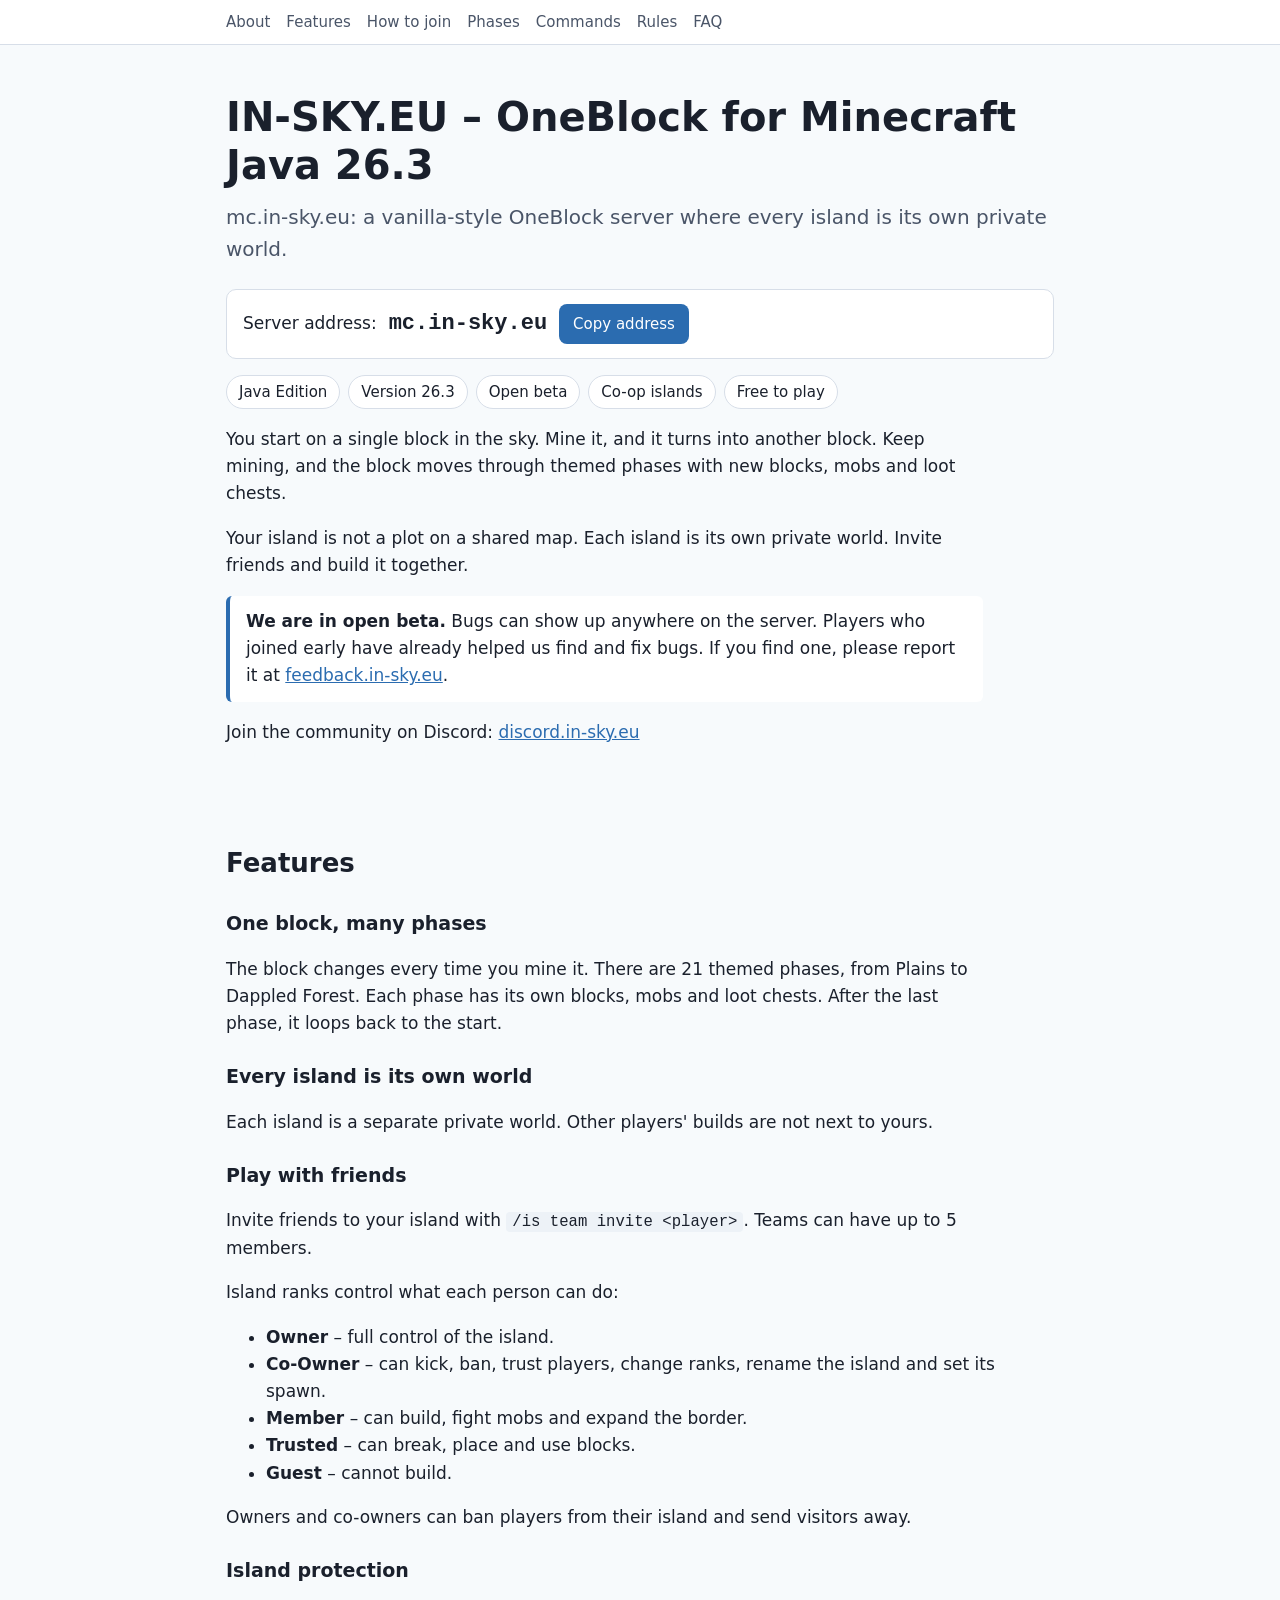
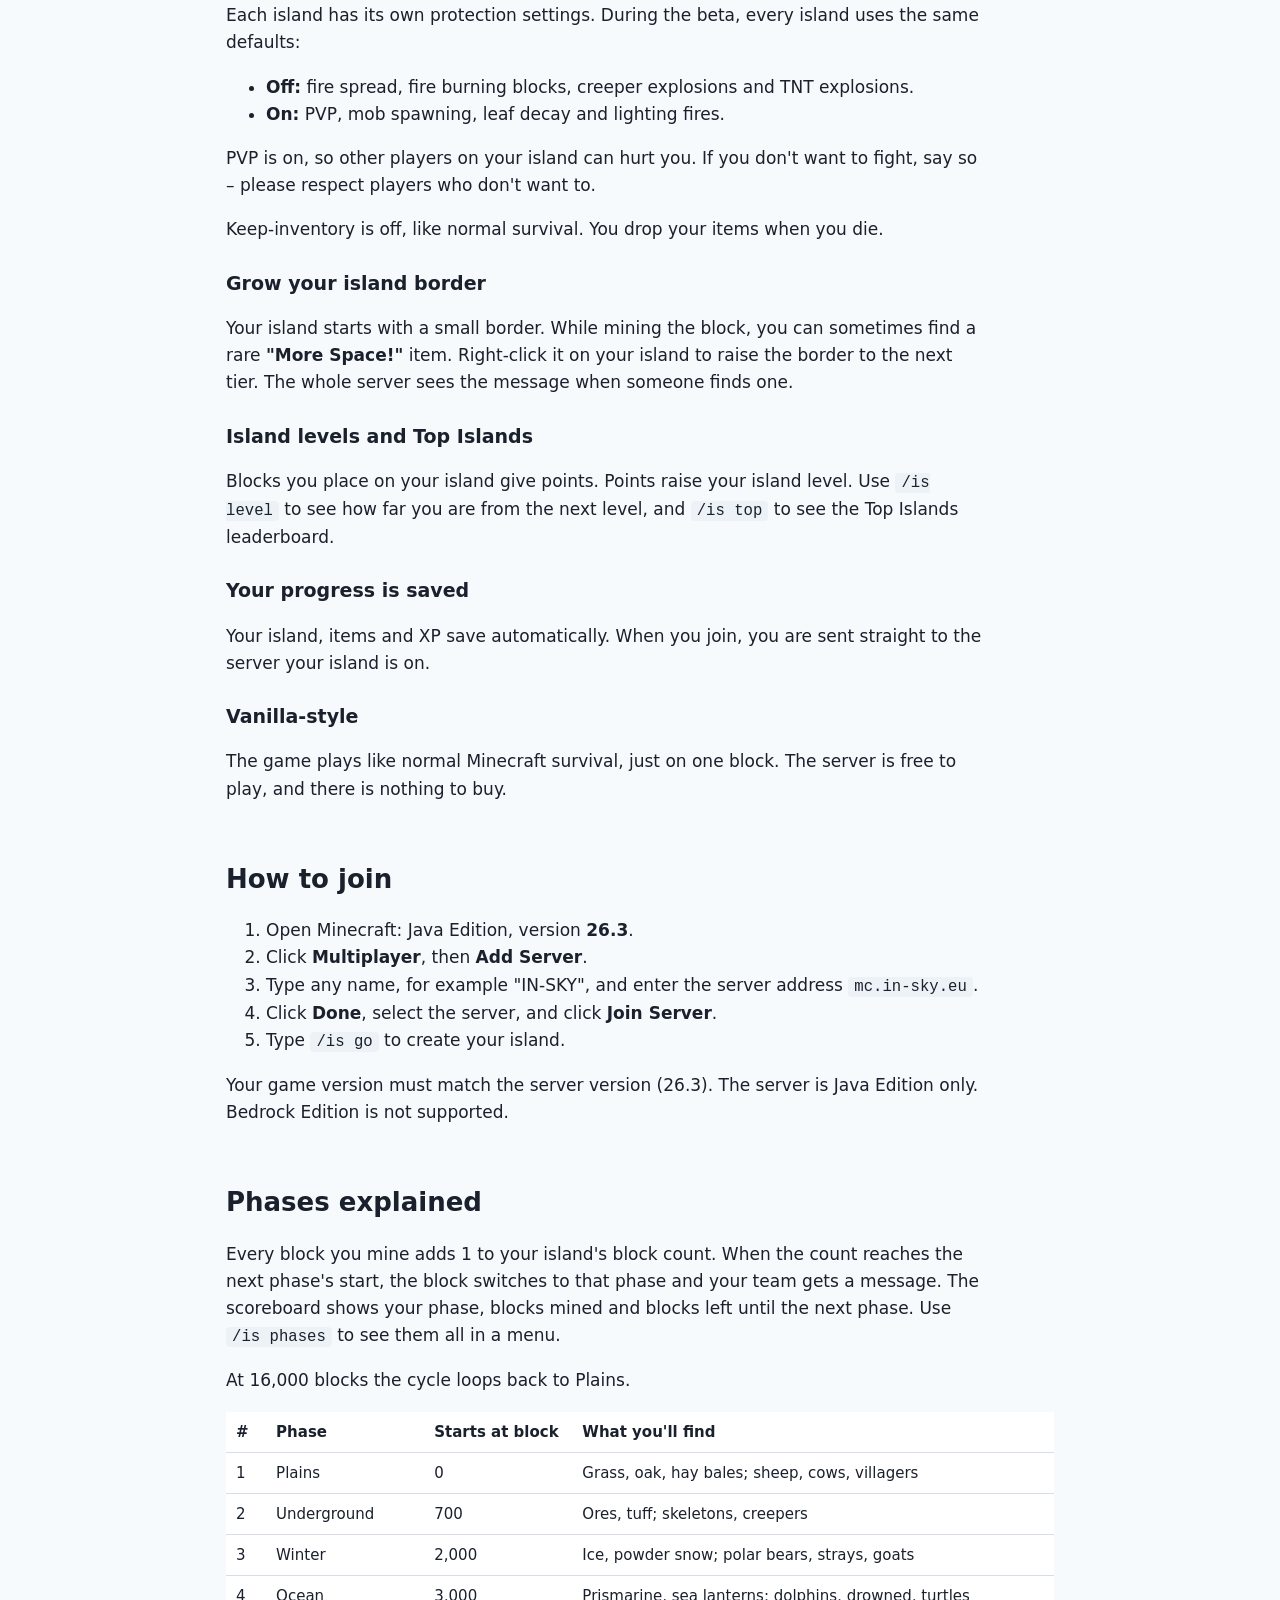
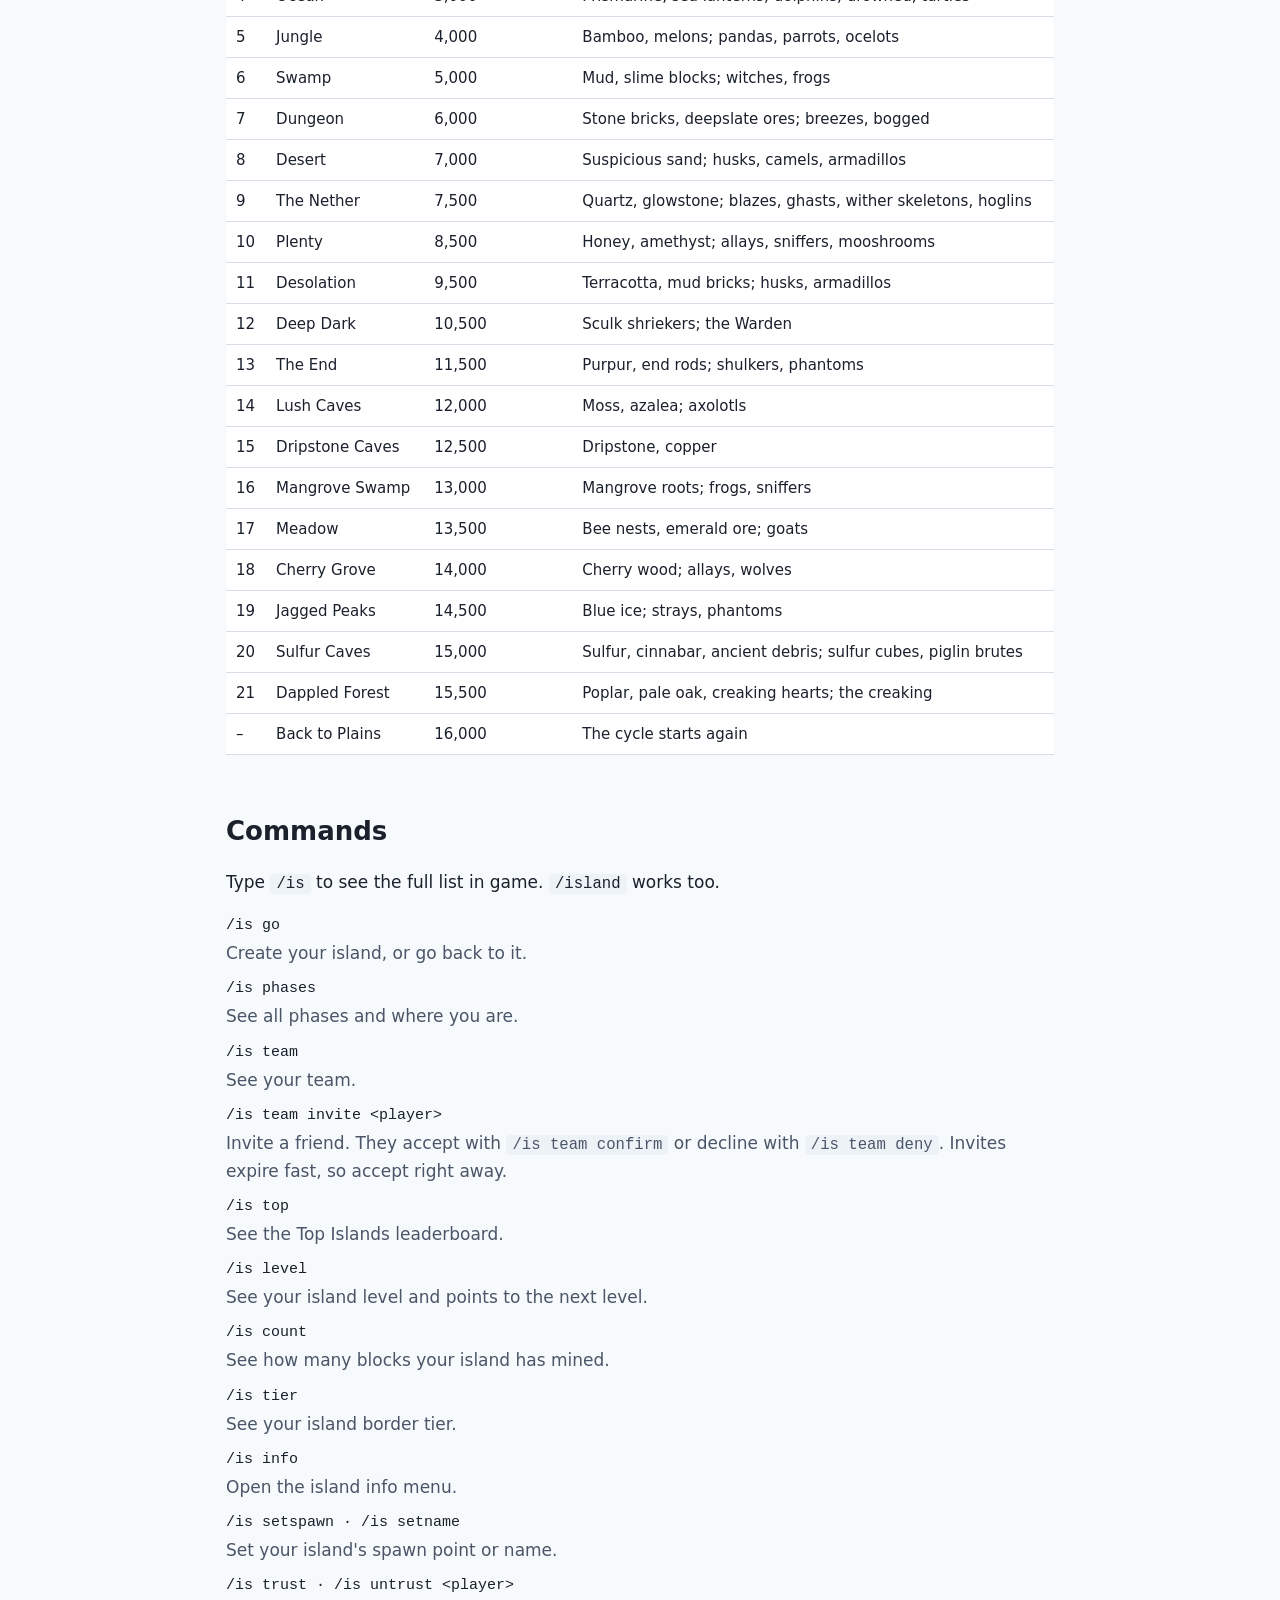
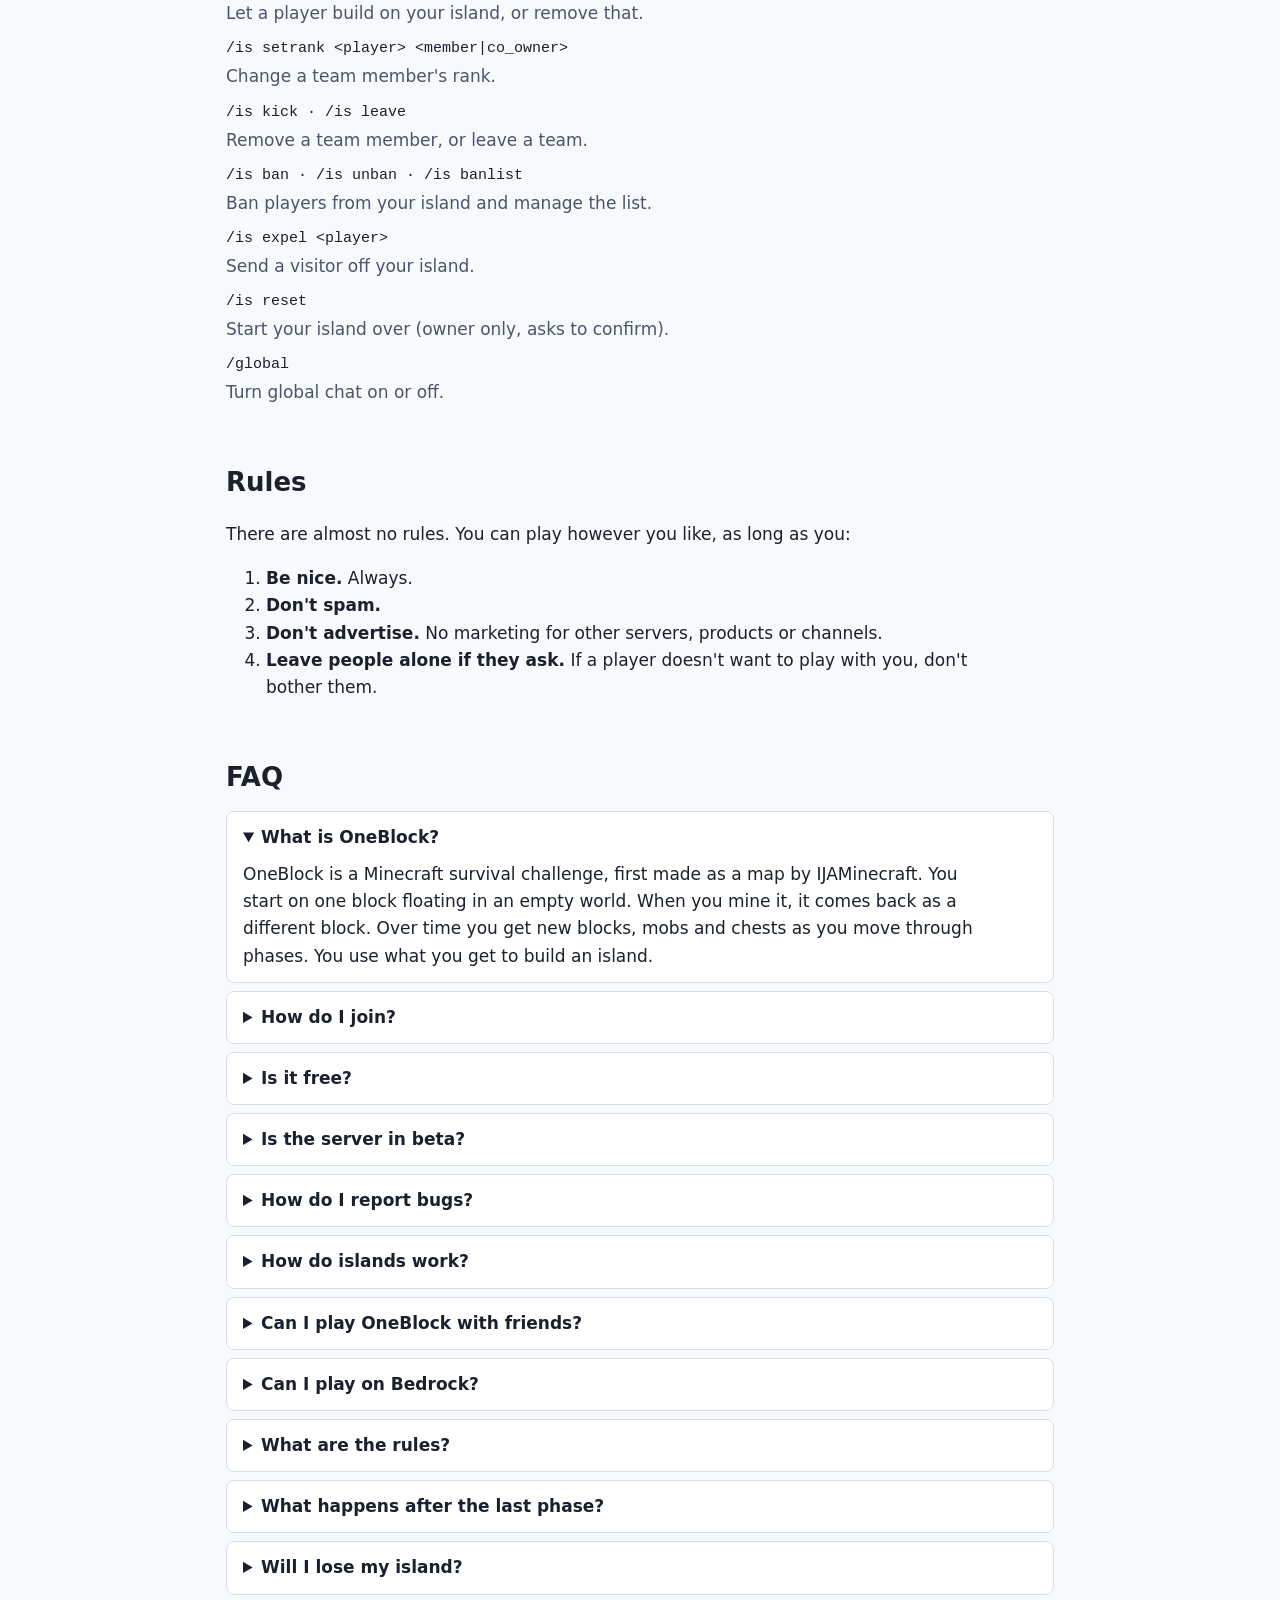
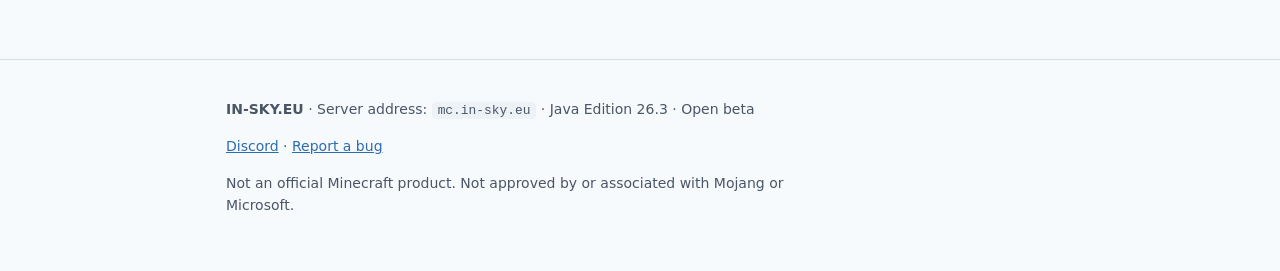
==== index.html @ d1bcbcc1 "Add in-sky.eu single-page website Co-Authored-By: Claude Opus 5.5 <noreply@anthropic.com> Claude-Ses" ====
<!doctype html>
<html lang="en">
<head>
<meta charset="utf-8">
<meta name="viewport" content="width=device-width, initial-scale=1">
<title>IN-SKY.EU – OneBlock Server for Minecraft Java 26.3 | mc.in-sky.eu</title>
<meta name="description" content="mc.in-sky.eu: a vanilla-style OneBlock server where every island is its own private world. Minecraft Java Edition 26.3, open beta. Play with friends and help us find bugs.">
<link rel="canonical" href="https://in-sky.eu/">
<meta property="og:type" content="website">
<meta property="og:url" content="https://in-sky.eu/">
<meta property="og:title" content="IN-SKY.EU – OneBlock Server (Java 26.3)">
<meta property="og:description" content="A vanilla-style OneBlock server where every island is its own private world. Server address: mc.in-sky.eu. Open beta.">
<meta name="color-scheme" content="light dark">
<link rel="icon" href="data:image/svg+xml,%3Csvg xmlns='http://www.w3.org/2000/svg' viewBox='0 0 16 16'%3E%3Crect width='16' height='16' fill='%2387ceeb'/%3E%3Crect x='4' y='6' width='8' height='3' fill='%235dab3c'/%3E%3Crect x='4' y='9' width='8' height='5' fill='%238b5a2b'/%3E%3C/svg%3E">
<!-- Step 2 will add the JSON-LD structured data here. -->
<style>
  :root {
    --bg: #f7fafc; --surface: #ffffff; --text: #1a202c; --muted: #4a5568;
    --accent: #2b6cb0; --accent-text: #ffffff; --border: #d7dee8; --code: #edf2f7;
    --ph-bg: #fff3bf; --ph-text: #5c4400;
  }
  @media (prefers-color-scheme: dark) {
    :root:not([data-theme="light"]) {
      --bg: #0f1720; --surface: #17212d; --text: #e6edf3; --muted: #a9b6c4;
      --accent: #63b3ed; --accent-text: #0f1720; --border: #2a3a4c; --code: #1f2c3a;
      --ph-bg: #4a3b00; --ph-text: #ffe8a3;
    }
  }
  :root[data-theme="dark"] {
    --bg: #0f1720; --surface: #17212d; --text: #e6edf3; --muted: #a9b6c4;
    --accent: #63b3ed; --accent-text: #0f1720; --border: #2a3a4c; --code: #1f2c3a;
    --ph-bg: #4a3b00; --ph-text: #ffe8a3;
  }
  * { box-sizing: border-box; }
  body {
    margin: 0; background: var(--bg); color: var(--text);
    font: 17px/1.6 system-ui, -apple-system, "Segoe UI", Roboto, sans-serif;
  }
  .wrap { max-width: 860px; margin: 0 auto; padding: 0 16px; }
  header { padding: 48px 0 24px; }
  nav { border-bottom: 1px solid var(--border); background: var(--surface); position: sticky; top: 0; z-index: 1; }
  nav ul { list-style: none; margin: 0; padding: 10px 0; display: flex; flex-wrap: wrap; gap: 4px 16px; font-size: 15px; }
  nav a { color: var(--muted); text-decoration: none; }
  nav a:hover { color: var(--accent); }
  h1 { font-size: clamp(28px, 6vw, 40px); line-height: 1.2; margin: 0 0 12px; }
  h2 { font-size: 26px; margin: 48px 0 12px; padding-top: 8px; }
  h3 { font-size: 19px; margin: 24px 0 6px; }
  p, li { max-width: 70ch; }
  a { color: var(--accent); }
  .tagline { font-size: 20px; color: var(--muted); margin: 0 0 24px; }
  .ip-box {
    display: flex; flex-wrap: wrap; align-items: center; gap: 12px;
    background: var(--surface); border: 1px solid var(--border); border-radius: 10px;
    padding: 14px 16px; margin: 0 0 16px;
  }
  .ip-box code { font-size: 22px; font-weight: 700; background: none; padding: 0; }
  button {
    font: inherit; font-size: 15px; cursor: pointer; border: 0; border-radius: 8px;
    padding: 8px 14px; background: var(--accent); color: var(--accent-text);
  }
  .facts { display: flex; flex-wrap: wrap; gap: 8px; list-style: none; padding: 0; margin: 0 0 16px; }
  .facts li { background: var(--surface); border: 1px solid var(--border); border-radius: 999px; padding: 4px 12px; font-size: 15px; }
  .note { background: var(--surface); border-left: 4px solid var(--accent); padding: 12px 16px; border-radius: 6px; }
  code { background: var(--code); padding: 1px 6px; border-radius: 4px; font-size: 0.92em; }
  .table-scroll { overflow-x: auto; }
  table { border-collapse: collapse; width: 100%; font-size: 15px; background: var(--surface); }
  th, td { text-align: left; padding: 8px 10px; border-bottom: 1px solid var(--border); vertical-align: top; }
  th { font-weight: 600; }
  td.num { white-space: nowrap; font-variant-numeric: tabular-nums; }
  dl.cmds dt { font-family: ui-monospace, SFMono-Regular, Menlo, monospace; font-size: 15px; margin-top: 10px; }
  dl.cmds dd { margin: 2px 0 0 0; color: var(--muted); }
  details { background: var(--surface); border: 1px solid var(--border); border-radius: 8px; padding: 12px 16px; margin: 8px 0; }
  summary { cursor: pointer; font-weight: 600; }
  details p { margin: 10px 0 0; }
  .ph { background: var(--ph-bg); color: var(--ph-text); padding: 0 4px; border-radius: 3px; }
  footer { margin-top: 64px; padding: 24px 0 48px; border-top: 1px solid var(--border); color: var(--muted); font-size: 14px; }
</style>
</head>
<body>

<nav aria-label="Sections">
  <div class="wrap">
    <ul>
      <li><a href="#about">About</a></li>
      <li><a href="#features">Features</a></li>
      <li><a href="#join">How to join</a></li>
      <li><a href="#phases">Phases</a></li>
      <li><a href="#commands">Commands</a></li>
      <li><a href="#rules">Rules</a></li>
      <li><a href="#faq">FAQ</a></li>
    </ul>
  </div>
</nav>

<main class="wrap">

<header id="about">
  <h1>IN-SKY.EU – OneBlock for Minecraft Java 26.3</h1>
  <p class="tagline">mc.in-sky.eu: a vanilla-style OneBlock server where every island is its own private world.</p>

  <div class="ip-box">
    <span>Server address:</span>
    <code id="ip">mc.in-sky.eu</code>
    <button type="button" id="copy" hidden>Copy address</button>
  </div>

  <ul class="facts" aria-label="Quick facts">
    <li>Java Edition</li>
    <li>Version 26.3</li>
    <li>Open beta</li>
    <li>Co-op islands</li>
    <li>Free to play</li>
  </ul>

  <p>You start on a single block in the sky. Mine it, and it turns into another block. Keep mining, and the block moves through themed phases with new blocks, mobs and loot chests.</p>
  <p>Your island is not a plot on a shared map. Each island is its own private world. Invite friends and build it together.</p>

  <p class="note"><strong>We are in open beta.</strong> Bugs can show up anywhere on the server. Players who joined early have already helped us find and fix bugs. If you find one, please report it at <a href="https://feedback.in-sky.eu">feedback.in-sky.eu</a>.</p>

  <p>Join the community on Discord: <a href="https://discord.in-sky.eu">discord.in-sky.eu</a></p>
</header>

<section id="features">
  <h2>Features</h2>

  <h3>One block, many phases</h3>
  <p>The block changes every time you mine it. There are 21 themed phases, from Plains to Dappled Forest. Each phase has its own blocks, mobs and loot chests. After the last phase, it loops back to the start.</p>

  <h3>Every island is its own world</h3>
  <p>Each island is a separate private world. Other players' builds are not next to yours.</p>

  <h3>Play with friends</h3>
  <p>Invite friends to your island with <code>/is team invite &lt;player&gt;</code>. Teams can have up to 5 members.</p>
  <p>Island ranks control what each person can do:</p>
  <ul>
    <li><strong>Owner</strong> – full control of the island.</li>
    <li><strong>Co-Owner</strong> – can kick, ban, trust players, change ranks, rename the island and set its spawn.</li>
    <li><strong>Member</strong> – can build, fight mobs and expand the border.</li>
    <li><strong>Trusted</strong> – can break, place and use blocks.</li>
    <li><strong>Guest</strong> – cannot build.</li>
  </ul>
  <p>Owners and co-owners can ban players from their island and send visitors away.</p>

  <h3>Island protection</h3>
  <p>Each island has its own protection settings. During the beta, every island uses the same defaults:</p>
  <ul>
    <li><strong>Off:</strong> fire spread, fire burning blocks, creeper explosions and TNT explosions.</li>
    <li><strong>On:</strong> PVP, mob spawning, leaf decay and lighting fires.</li>
  </ul>
  <p>PVP is on, so other players on your island can hurt you. If you don't want to fight, say so – please respect players who don't want to.</p>
  <p>Keep-inventory is off, like normal survival. You drop your items when you die.</p>

  <h3>Grow your island border</h3>
  <p>Your island starts with a small border. While mining the block, you can sometimes find a rare <strong>"More Space!"</strong> item. Right-click it on your island to raise the border to the next tier. The whole server sees the message when someone finds one.</p>

  <h3>Island levels and Top Islands</h3>
  <p>Blocks you place on your island give points. Points raise your island level. Use <code>/is level</code> to see how far you are from the next level, and <code>/is top</code> to see the Top Islands leaderboard.</p>

  <h3>Your progress is saved</h3>
  <p>Your island, items and XP save automatically. When you join, you are sent straight to the server your island is on.</p>

  <h3>Vanilla-style</h3>
  <p>The game plays like normal Minecraft survival, just on one block. The server is free to play, and there is nothing to buy.</p>
</section>

<section id="join">
  <h2>How to join</h2>
  <ol>
    <li>Open Minecraft: Java Edition, version <strong>26.3</strong>.</li>
    <li>Click <strong>Multiplayer</strong>, then <strong>Add Server</strong>.</li>
    <li>Type any name, for example "IN-SKY", and enter the server address <code>mc.in-sky.eu</code>.</li>
    <li>Click <strong>Done</strong>, select the server, and click <strong>Join Server</strong>.</li>
    <li>Type <code>/is go</code> to create your island.</li>
  </ol>
  <p>Your game version must match the server version (26.3). The server is Java Edition only. Bedrock Edition is not supported.</p>
</section>

<section id="phases">
  <h2>Phases explained</h2>
  <p>Every block you mine adds 1 to your island's block count. When the count reaches the next phase's start, the block switches to that phase and your team gets a message. The scoreboard shows your phase, blocks mined and blocks left until the next phase. Use <code>/is phases</code> to see them all in a menu.</p>
  <p>At 16,000 blocks the cycle loops back to Plains.</p>

  <div class="table-scroll">
  <table>
    <thead>
      <tr><th scope="col">#</th><th scope="col">Phase</th><th scope="col">Starts at block</th><th scope="col">What you'll find</th></tr>
    </thead>
    <tbody>
      <tr><td>1</td><td>Plains</td><td class="num">0</td><td>Grass, oak, hay bales; sheep, cows, villagers</td></tr>
      <tr><td>2</td><td>Underground</td><td class="num">700</td><td>Ores, tuff; skeletons, creepers</td></tr>
      <tr><td>3</td><td>Winter</td><td class="num">2,000</td><td>Ice, powder snow; polar bears, strays, goats</td></tr>
      <tr><td>4</td><td>Ocean</td><td class="num">3,000</td><td>Prismarine, sea lanterns; dolphins, drowned, turtles</td></tr>
      <tr><td>5</td><td>Jungle</td><td class="num">4,000</td><td>Bamboo, melons; pandas, parrots, ocelots</td></tr>
      <tr><td>6</td><td>Swamp</td><td class="num">5,000</td><td>Mud, slime blocks; witches, frogs</td></tr>
      <tr><td>7</td><td>Dungeon</td><td class="num">6,000</td><td>Stone bricks, deepslate ores; breezes, bogged</td></tr>
      <tr><td>8</td><td>Desert</td><td class="num">7,000</td><td>Suspicious sand; husks, camels, armadillos</td></tr>
      <tr><td>9</td><td>The Nether</td><td class="num">7,500</td><td>Quartz, glowstone; blazes, ghasts, wither skeletons, hoglins</td></tr>
      <tr><td>10</td><td>Plenty</td><td class="num">8,500</td><td>Honey, amethyst; allays, sniffers, mooshrooms</td></tr>
      <tr><td>11</td><td>Desolation</td><td class="num">9,500</td><td>Terracotta, mud bricks; husks, armadillos</td></tr>
      <tr><td>12</td><td>Deep Dark</td><td class="num">10,500</td><td>Sculk shriekers; the Warden</td></tr>
      <tr><td>13</td><td>The End</td><td class="num">11,500</td><td>Purpur, end rods; shulkers, phantoms</td></tr>
      <tr><td>14</td><td>Lush Caves</td><td class="num">12,000</td><td>Moss, azalea; axolotls</td></tr>
      <tr><td>15</td><td>Dripstone Caves</td><td class="num">12,500</td><td>Dripstone, copper</td></tr>
      <tr><td>16</td><td>Mangrove Swamp</td><td class="num">13,000</td><td>Mangrove roots; frogs, sniffers</td></tr>
      <tr><td>17</td><td>Meadow</td><td class="num">13,500</td><td>Bee nests, emerald ore; goats</td></tr>
      <tr><td>18</td><td>Cherry Grove</td><td class="num">14,000</td><td>Cherry wood; allays, wolves</td></tr>
      <tr><td>19</td><td>Jagged Peaks</td><td class="num">14,500</td><td>Blue ice; strays, phantoms</td></tr>
      <tr><td>20</td><td>Sulfur Caves</td><td class="num">15,000</td><td>Sulfur, cinnabar, ancient debris; sulfur cubes, piglin brutes</td></tr>
      <tr><td>21</td><td>Dappled Forest</td><td class="num">15,500</td><td>Poplar, pale oak, creaking hearts; the creaking</td></tr>
      <tr><td>–</td><td>Back to Plains</td><td class="num">16,000</td><td>The cycle starts again</td></tr>
    </tbody>
  </table>
  </div>
</section>

<section id="commands">
  <h2>Commands</h2>
  <p>Type <code>/is</code> to see the full list in game. <code>/island</code> works too.</p>
  <dl class="cmds">
    <dt>/is go</dt><dd>Create your island, or go back to it.</dd>
    <dt>/is phases</dt><dd>See all phases and where you are.</dd>
    <dt>/is team</dt><dd>See your team.</dd>
    <dt>/is team invite &lt;player&gt;</dt><dd>Invite a friend. They accept with <code>/is team confirm</code> or decline with <code>/is team deny</code>. Invites expire fast, so accept right away.</dd>
    <dt>/is top</dt><dd>See the Top Islands leaderboard.</dd>
    <dt>/is level</dt><dd>See your island level and points to the next level.</dd>
    <dt>/is count</dt><dd>See how many blocks your island has mined.</dd>
    <dt>/is tier</dt><dd>See your island border tier.</dd>
    <dt>/is info</dt><dd>Open the island info menu.</dd>
    <dt>/is setspawn · /is setname</dt><dd>Set your island's spawn point or name.</dd>
    <dt>/is trust · /is untrust &lt;player&gt;</dt><dd>Let a player build on your island, or remove that.</dd>
    <dt>/is setrank &lt;player&gt; &lt;member|co_owner&gt;</dt><dd>Change a team member's rank.</dd>
    <dt>/is kick · /is leave</dt><dd>Remove a team member, or leave a team.</dd>
    <dt>/is ban · /is unban · /is banlist</dt><dd>Ban players from your island and manage the list.</dd>
    <dt>/is expel &lt;player&gt;</dt><dd>Send a visitor off your island.</dd>
    <dt>/is reset</dt><dd>Start your island over (owner only, asks to confirm).</dd>
    <dt>/global</dt><dd>Turn global chat on or off.</dd>
  </dl>
</section>

<section id="rules">
  <h2>Rules</h2>
  <p>There are almost no rules. You can play however you like, as long as you:</p>
  <ol>
    <li><strong>Be nice.</strong> Always.</li>
    <li><strong>Don't spam.</strong></li>
    <li><strong>Don't advertise.</strong> No marketing for other servers, products or channels.</li>
    <li><strong>Leave people alone if they ask.</strong> If a player doesn't want to play with you, don't bother them.</li>
  </ol>
</section>

<section id="faq">
  <h2>FAQ</h2>

  <details open>
    <summary>What is OneBlock?</summary>
    <p>OneBlock is a Minecraft survival challenge, first made as a map by IJAMinecraft. You start on one block floating in an empty world. When you mine it, it comes back as a different block. Over time you get new blocks, mobs and chests as you move through phases. You use what you get to build an island.</p>
  </details>

  <details>
    <summary>How do I join?</summary>
    <p>Use Minecraft: Java Edition 26.3. Go to Multiplayer, click Add Server, and enter <code>mc.in-sky.eu</code>. Join, then type <code>/is go</code> to create your island.</p>
  </details>

  <details>
    <summary>Is it free?</summary>
    <p>Yes. The server is fully free, and there is nothing to buy. You need your own copy of Minecraft: Java Edition.</p>
  </details>

  <details>
    <summary>Is the server in beta?</summary>
    <p>Yes. IN-SKY.EU is in open beta. Bugs can appear anywhere on the server. Early players have already helped us find and fix bugs, and your feedback helps too.</p>
  </details>

  <details>
    <summary>How do I report bugs?</summary>
    <p>Use the bug report form at <a href="https://feedback.in-sky.eu">feedback.in-sky.eu</a>. You can also ask on Discord at <a href="https://discord.in-sky.eu">discord.in-sky.eu</a>. Tell us what happened, where, and what you expected.</p>
  </details>

  <details>
    <summary>How do islands work?</summary>
    <p>Every island is its own private world, not a plot on a shared map. You create one with <code>/is go</code>. Invite friends with <code>/is team invite &lt;player&gt;</code>. Each person gets a rank that controls what they can do. Your island grows when you find the rare "More Space!" item, and your island level goes up as you place blocks.</p>
  </details>

  <details>
    <summary>Can I play OneBlock with friends?</summary>
    <p>Yes. Invite them to your team, and you all share the same island, block and progress.</p>
  </details>

  <details>
    <summary>Can I play on Bedrock?</summary>
    <p>Not right now. The server is Java Edition only, version 26.3.</p>
  </details>

  <details>
    <summary>What are the rules?</summary>
    <p>Be nice, don't spam, don't advertise, and leave players alone if they ask. That's it.</p>
  </details>

  <details>
    <summary>What happens after the last phase?</summary>
    <p>After Dappled Forest, at 16,000 blocks, the block loops back to the Plains phase and the cycle starts again.</p>
  </details>

  <details>
    <summary>Will I lose my island?</summary>
    <p>Your island, items and XP save automatically. Because we are in beta, please report anything that looks wrong at <a href="https://feedback.in-sky.eu">feedback.in-sky.eu</a>.</p>
  </details>
</section>

</main>

<footer>
  <div class="wrap">
    <p><strong>IN-SKY.EU</strong> · Server address: <code>mc.in-sky.eu</code> · Java Edition 26.3 · Open beta</p>
    <p><a href="https://discord.in-sky.eu">Discord</a> · <a href="https://feedback.in-sky.eu">Report a bug</a></p>
    <p>Not an official Minecraft product. Not approved by or associated with Mojang or Microsoft.</p>
  </div>
</footer>

<script>
  // Copy button: only shown when the browser supports clipboard access.
  (function () {
    var btn = document.getElementById('copy');
    if (!navigator.clipboard || !btn) return;
    btn.hidden = false;
    btn.addEventListener('click', function () {
      navigator.clipboard.writeText('mc.in-sky.eu').then(function () {
        btn.textContent = 'Copied!';
        setTimeout(function () { btn.textContent = 'Copy address'; }, 2000);
      });
    });
  })();
</script>
</body>
</html>
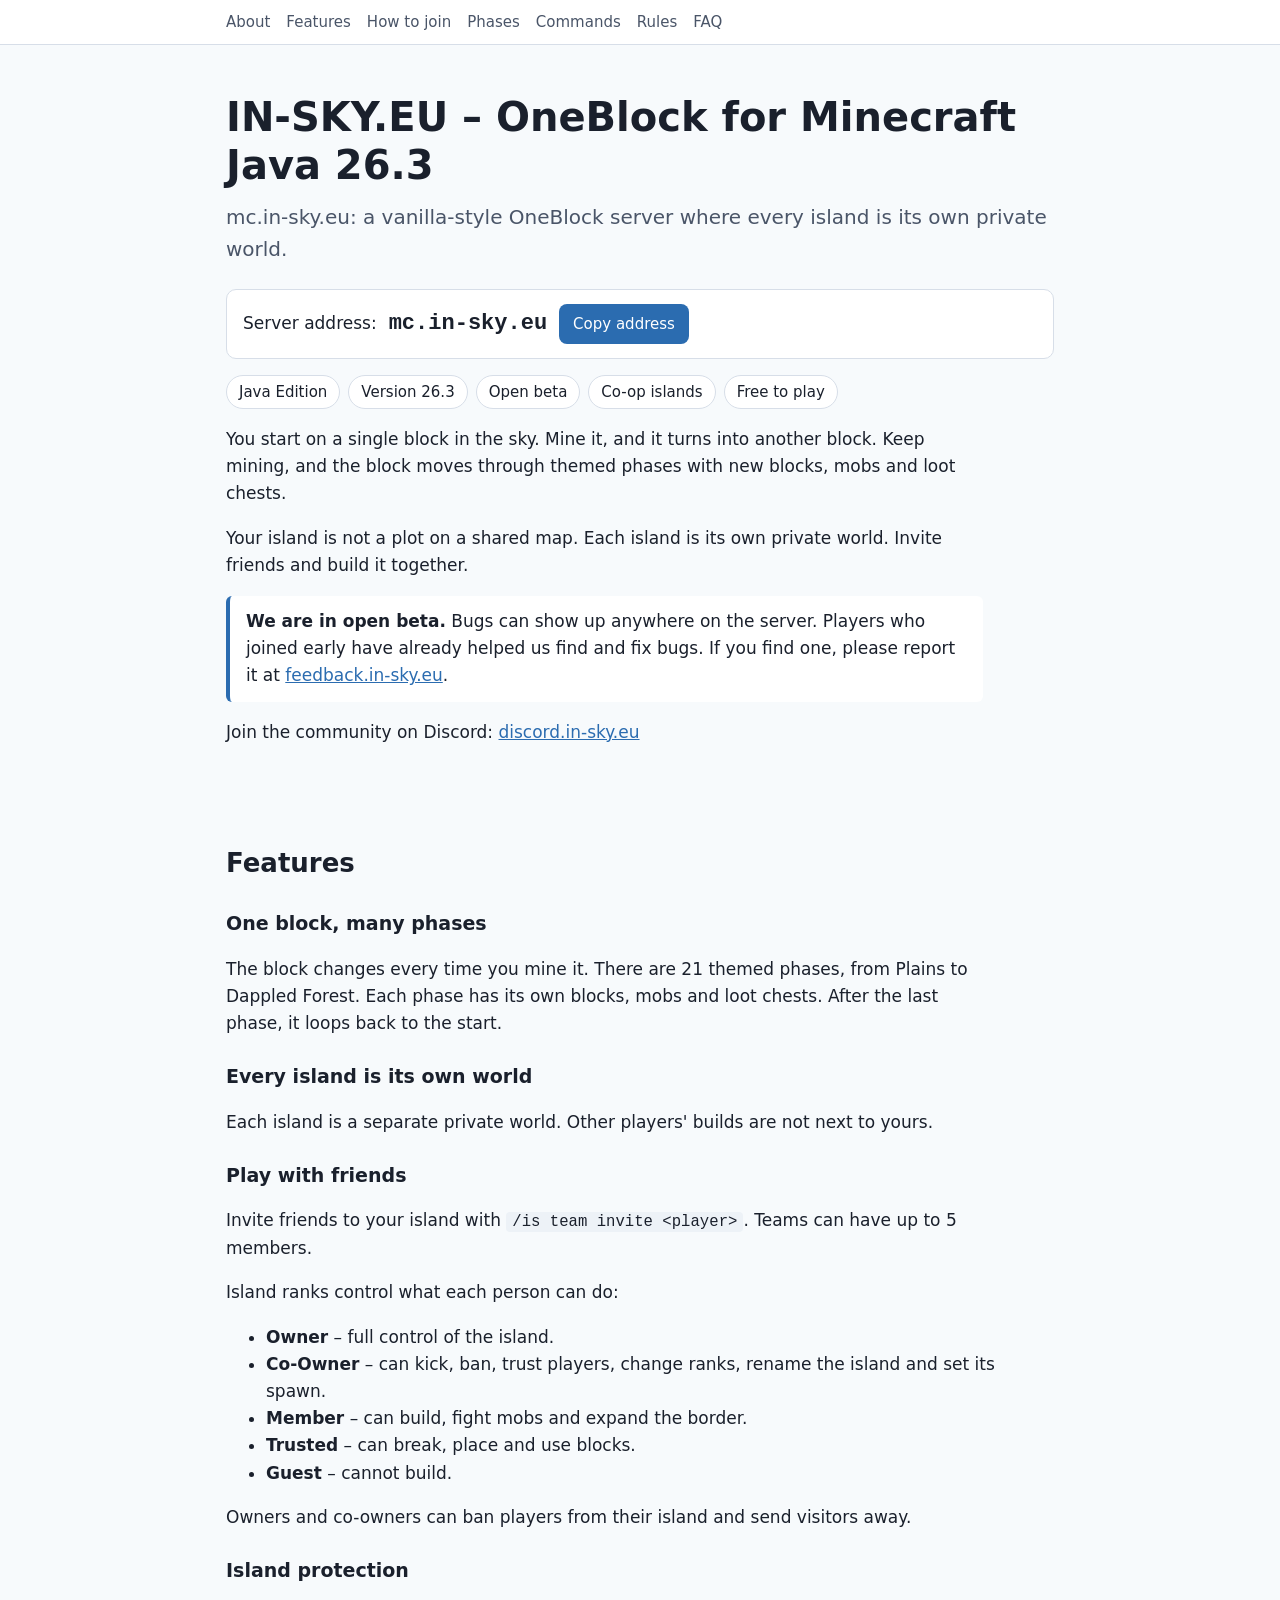
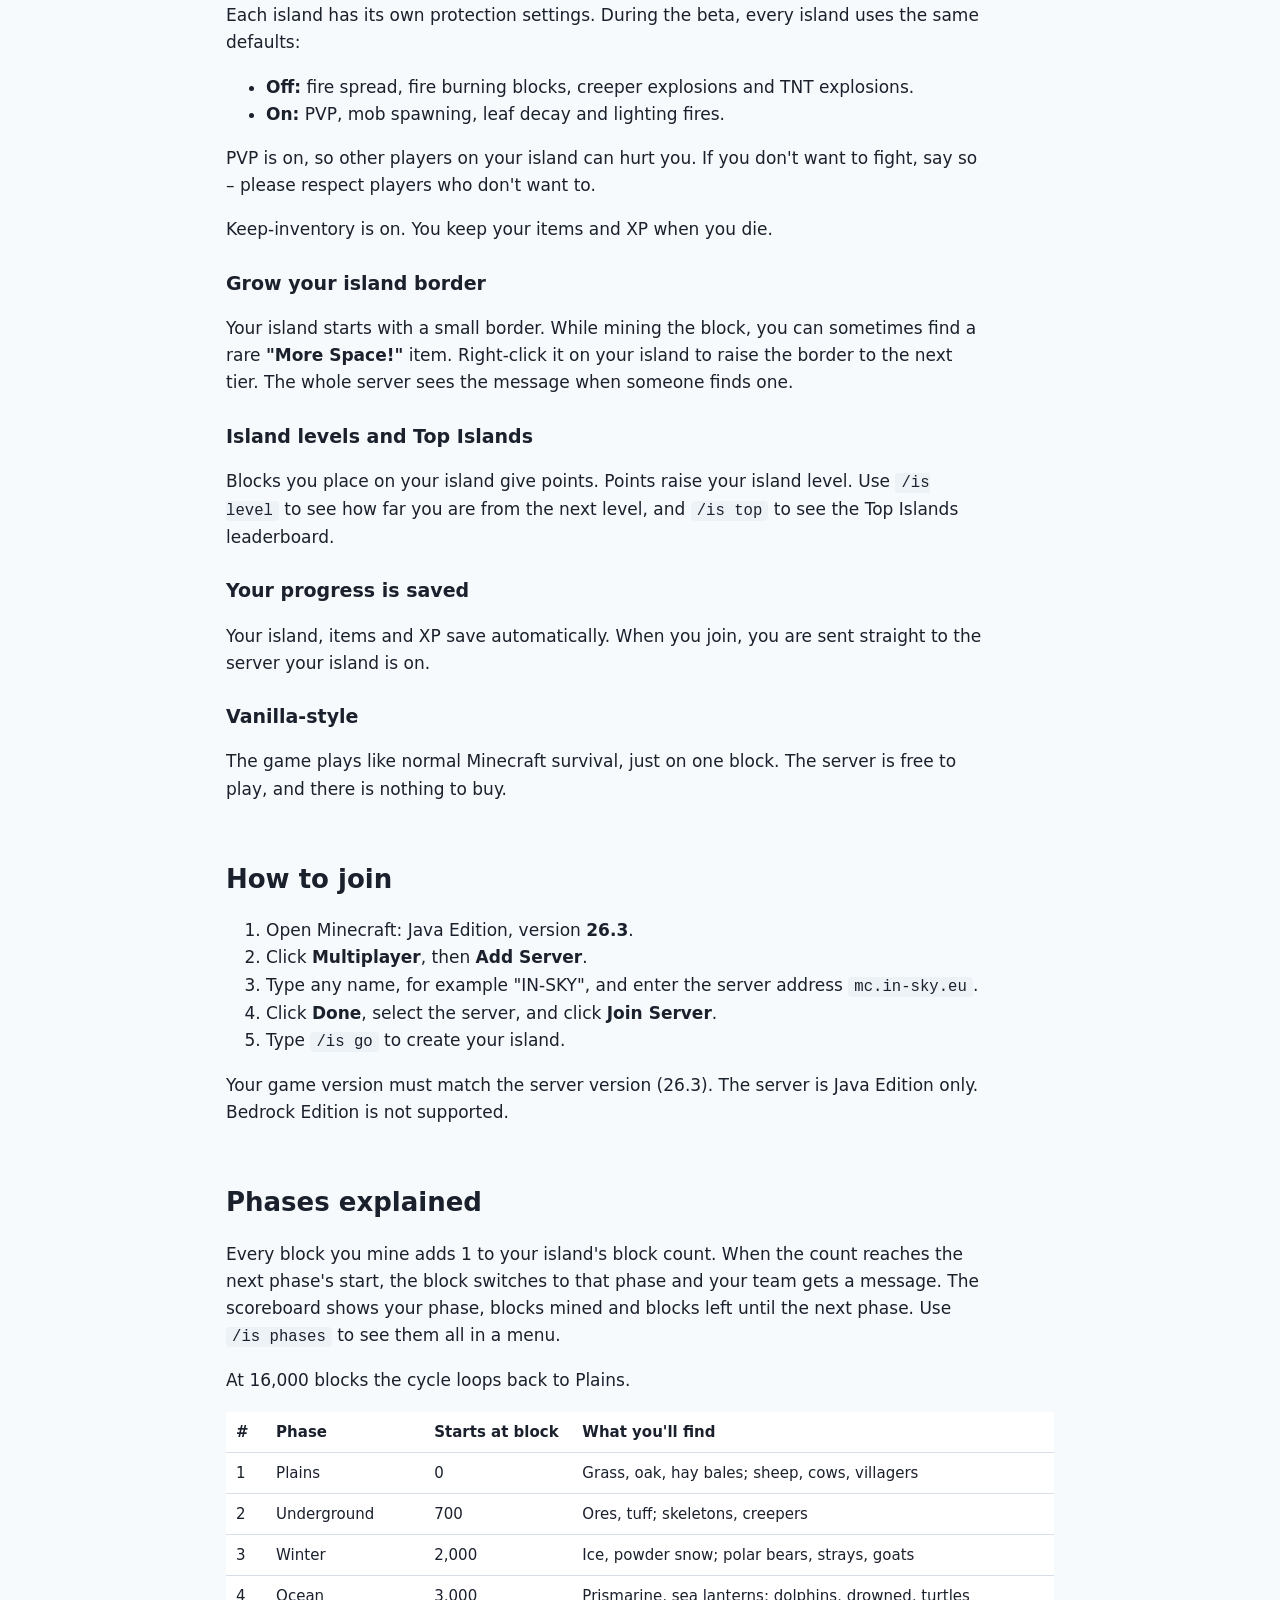
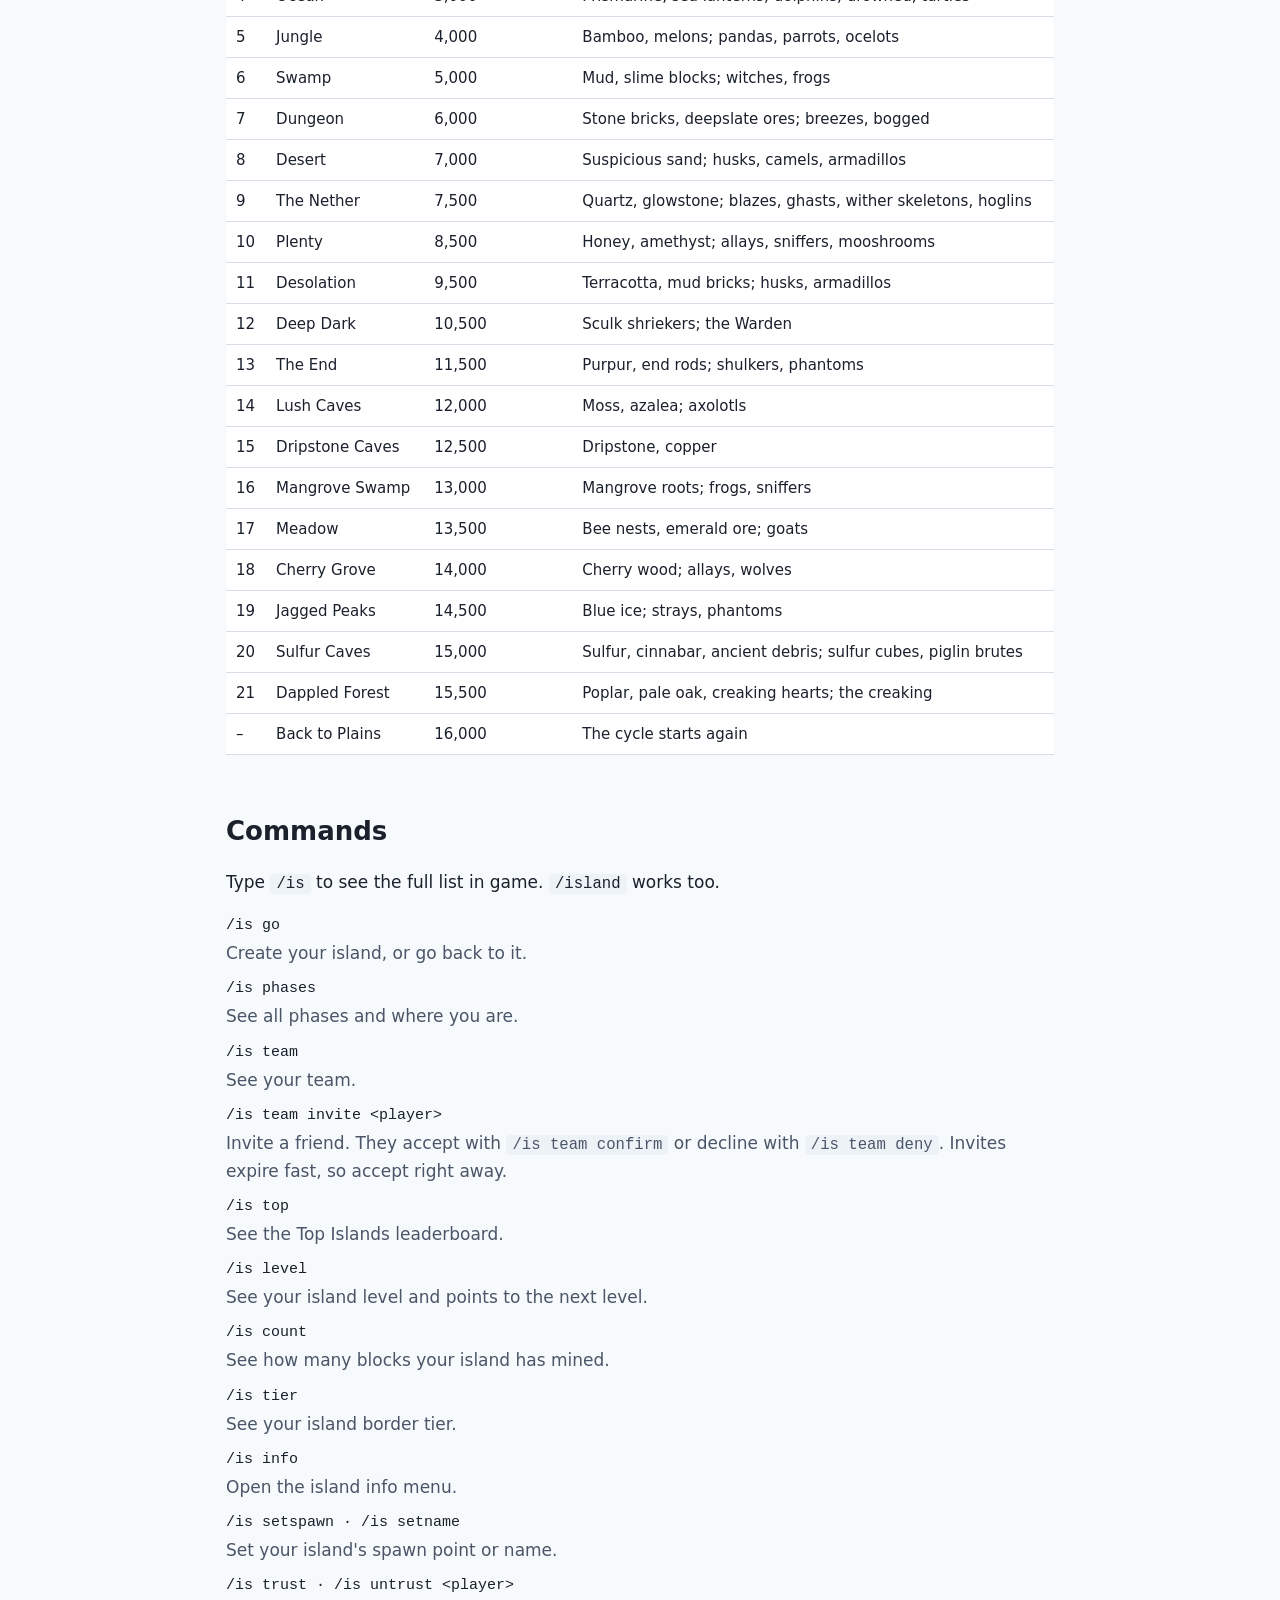
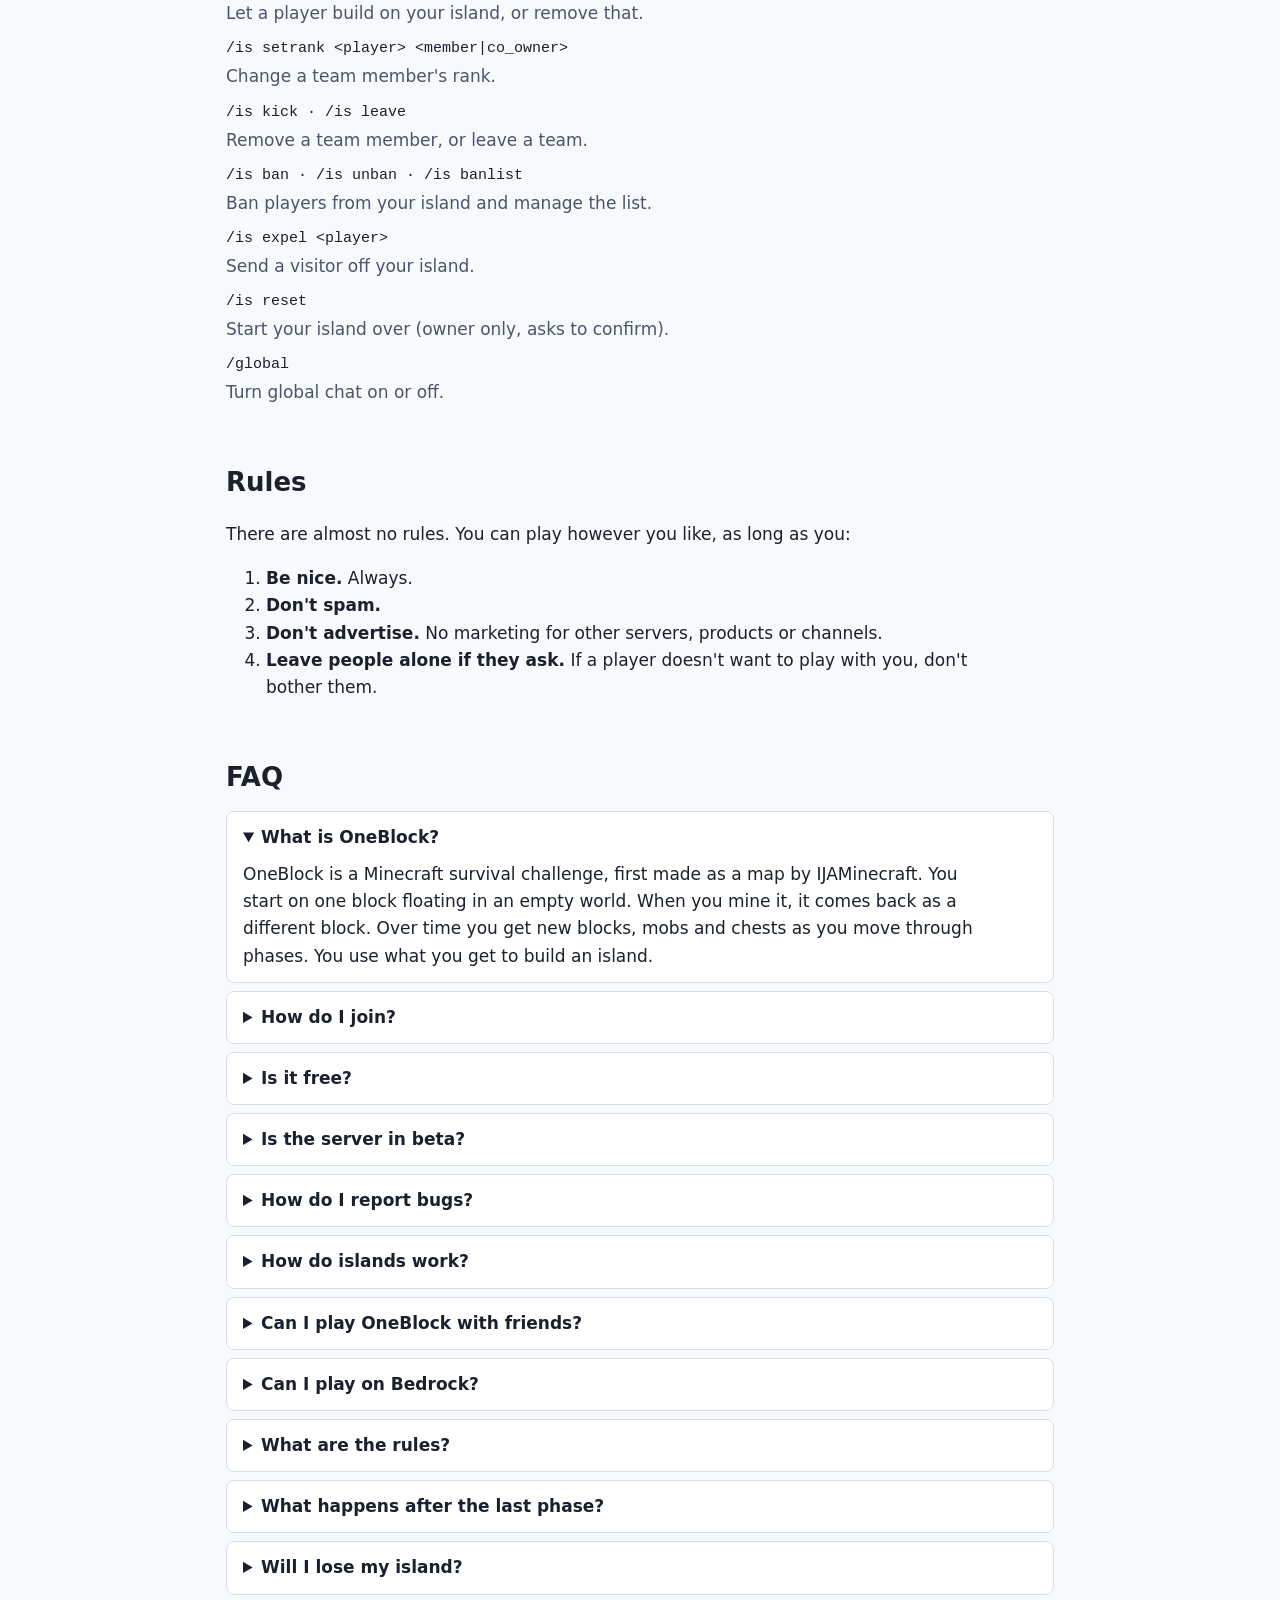
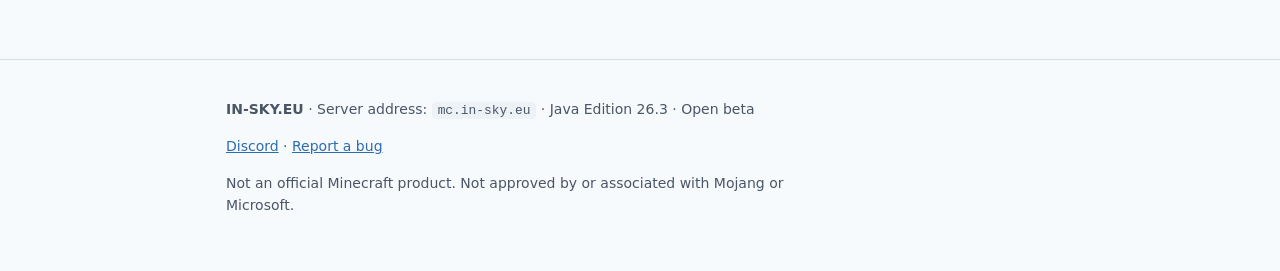
==== commit 71f495b1: "Keep-inventory is on Co-Authored-By: Claude Opus 5.5 <noreply@anthropic.com> Claude-Session: https:/" ====
--- a/index.html
+++ b/index.html
@@ -12,7 +12,132 @@
 <meta property="og:description" content="A vanilla-style OneBlock server where every island is its own private world. Server address: mc.in-sky.eu. Open beta.">
 <meta name="color-scheme" content="light dark">
 <link rel="icon" href="data:image/svg+xml,%3Csvg xmlns='http://www.w3.org/2000/svg' viewBox='0 0 16 16'%3E%3Crect width='16' height='16' fill='%2387ceeb'/%3E%3Crect x='4' y='6' width='8' height='3' fill='%235dab3c'/%3E%3Crect x='4' y='9' width='8' height='5' fill='%238b5a2b'/%3E%3C/svg%3E">
-<!-- Step 2 will add the JSON-LD structured data here. -->
+<script type="application/ld+json">
+{
+  "@context": "https://schema.org",
+  "@graph": [
+    {
+      "@type": "Organization",
+      "@id": "https://in-sky.eu/#org",
+      "name": "IN-SKY.EU",
+      "url": "https://in-sky.eu/",
+      "description": "mc.in-sky.eu: a vanilla-style OneBlock server where every island is its own private world.",
+      "sameAs": [
+        "https://discord.in-sky.eu"
+      ]
+    },
+    {
+      "@type": "WebSite",
+      "@id": "https://in-sky.eu/#website",
+      "name": "IN-SKY.EU",
+      "url": "https://in-sky.eu/",
+      "inLanguage": "en",
+      "description": "Minecraft Java Edition 26.3 OneBlock server in open beta. Server address: mc.in-sky.eu.",
+      "publisher": {
+        "@id": "https://in-sky.eu/#org"
+      }
+    },
+    {
+      "@type": "FAQPage",
+      "@id": "https://in-sky.eu/#faq",
+      "url": "https://in-sky.eu/",
+      "isPartOf": {
+        "@id": "https://in-sky.eu/#website"
+      },
+      "mainEntity": [
+        {
+          "@type": "Question",
+          "name": "What is OneBlock?",
+          "acceptedAnswer": {
+            "@type": "Answer",
+            "text": "OneBlock is a Minecraft survival challenge, first made as a map by IJAMinecraft. You start on one block floating in an empty world. When you mine it, it comes back as a different block. Over time you get new blocks, mobs and chests as you move through phases. You use what you get to build an island."
+          }
+        },
+        {
+          "@type": "Question",
+          "name": "How do I join?",
+          "acceptedAnswer": {
+            "@type": "Answer",
+            "text": "Use Minecraft: Java Edition 26.3. Go to Multiplayer, click Add Server, and enter mc.in-sky.eu. Join, then type /is go to create your island."
+          }
+        },
+        {
+          "@type": "Question",
+          "name": "Is it free?",
+          "acceptedAnswer": {
+            "@type": "Answer",
+            "text": "Yes. The server is fully free, and there is nothing to buy. You need your own copy of Minecraft: Java Edition."
+          }
+        },
+        {
+          "@type": "Question",
+          "name": "Is the server in beta?",
+          "acceptedAnswer": {
+            "@type": "Answer",
+            "text": "Yes. IN-SKY.EU is in open beta. Bugs can appear anywhere on the server. Early players have already helped us find and fix bugs, and your feedback helps too."
+          }
+        },
+        {
+          "@type": "Question",
+          "name": "How do I report bugs?",
+          "acceptedAnswer": {
+            "@type": "Answer",
+            "text": "Use the bug report form at feedback.in-sky.eu. You can also ask on Discord at discord.in-sky.eu. Tell us what happened, where, and what you expected."
+          }
+        },
+        {
+          "@type": "Question",
+          "name": "How do islands work?",
+          "acceptedAnswer": {
+            "@type": "Answer",
+            "text": "Every island is its own private world, not a plot on a shared map. You create one with /is go. Invite friends with /is team invite <player>. Each person gets a rank that controls what they can do. Your island grows when you find the rare \"More Space!\" item, and your island level goes up as you place blocks."
+          }
+        },
+        {
+          "@type": "Question",
+          "name": "Can I play OneBlock with friends?",
+          "acceptedAnswer": {
+            "@type": "Answer",
+            "text": "Yes. Invite them to your team, and you all share the same island, block and progress."
+          }
+        },
+        {
+          "@type": "Question",
+          "name": "Can I play on Bedrock?",
+          "acceptedAnswer": {
+            "@type": "Answer",
+            "text": "Not right now. The server is Java Edition only, version 26.3."
+          }
+        },
+        {
+          "@type": "Question",
+          "name": "What are the rules?",
+          "acceptedAnswer": {
+            "@type": "Answer",
+            "text": "Be nice, don't spam, don't advertise, and leave players alone if they ask. That's it."
+          }
+        },
+        {
+          "@type": "Question",
+          "name": "What happens after the last phase?",
+          "acceptedAnswer": {
+            "@type": "Answer",
+            "text": "After Dappled Forest, at 16,000 blocks, the block loops back to the Plains phase and the cycle starts again."
+          }
+        },
+        {
+          "@type": "Question",
+          "name": "Will I lose my island?",
+          "acceptedAnswer": {
+            "@type": "Answer",
+            "text": "Your island, items and XP save automatically. Because we are in beta, please report anything that looks wrong at feedback.in-sky.eu."
+          }
+        }
+      ]
+    }
+  ]
+}
+</script>
 <style>
   :root {
     --bg: #f7fafc; --surface: #ffffff; --text: #1a202c; --muted: #4a5568;
@@ -148,7 +273,7 @@
     <li><strong>On:</strong> PVP, mob spawning, leaf decay and lighting fires.</li>
   </ul>
   <p>PVP is on, so other players on your island can hurt you. If you don't want to fight, say so – please respect players who don't want to.</p>
-  <p>Keep-inventory is off, like normal survival. You drop your items when you die.</p>
+  <p>Keep-inventory is on. You keep your items and XP when you die.</p>
 
   <h3>Grow your island border</h3>
   <p>Your island starts with a small border. While mining the block, you can sometimes find a rare <strong>"More Space!"</strong> item. Right-click it on your island to raise the border to the next tier. The whole server sees the message when someone finds one.</p>
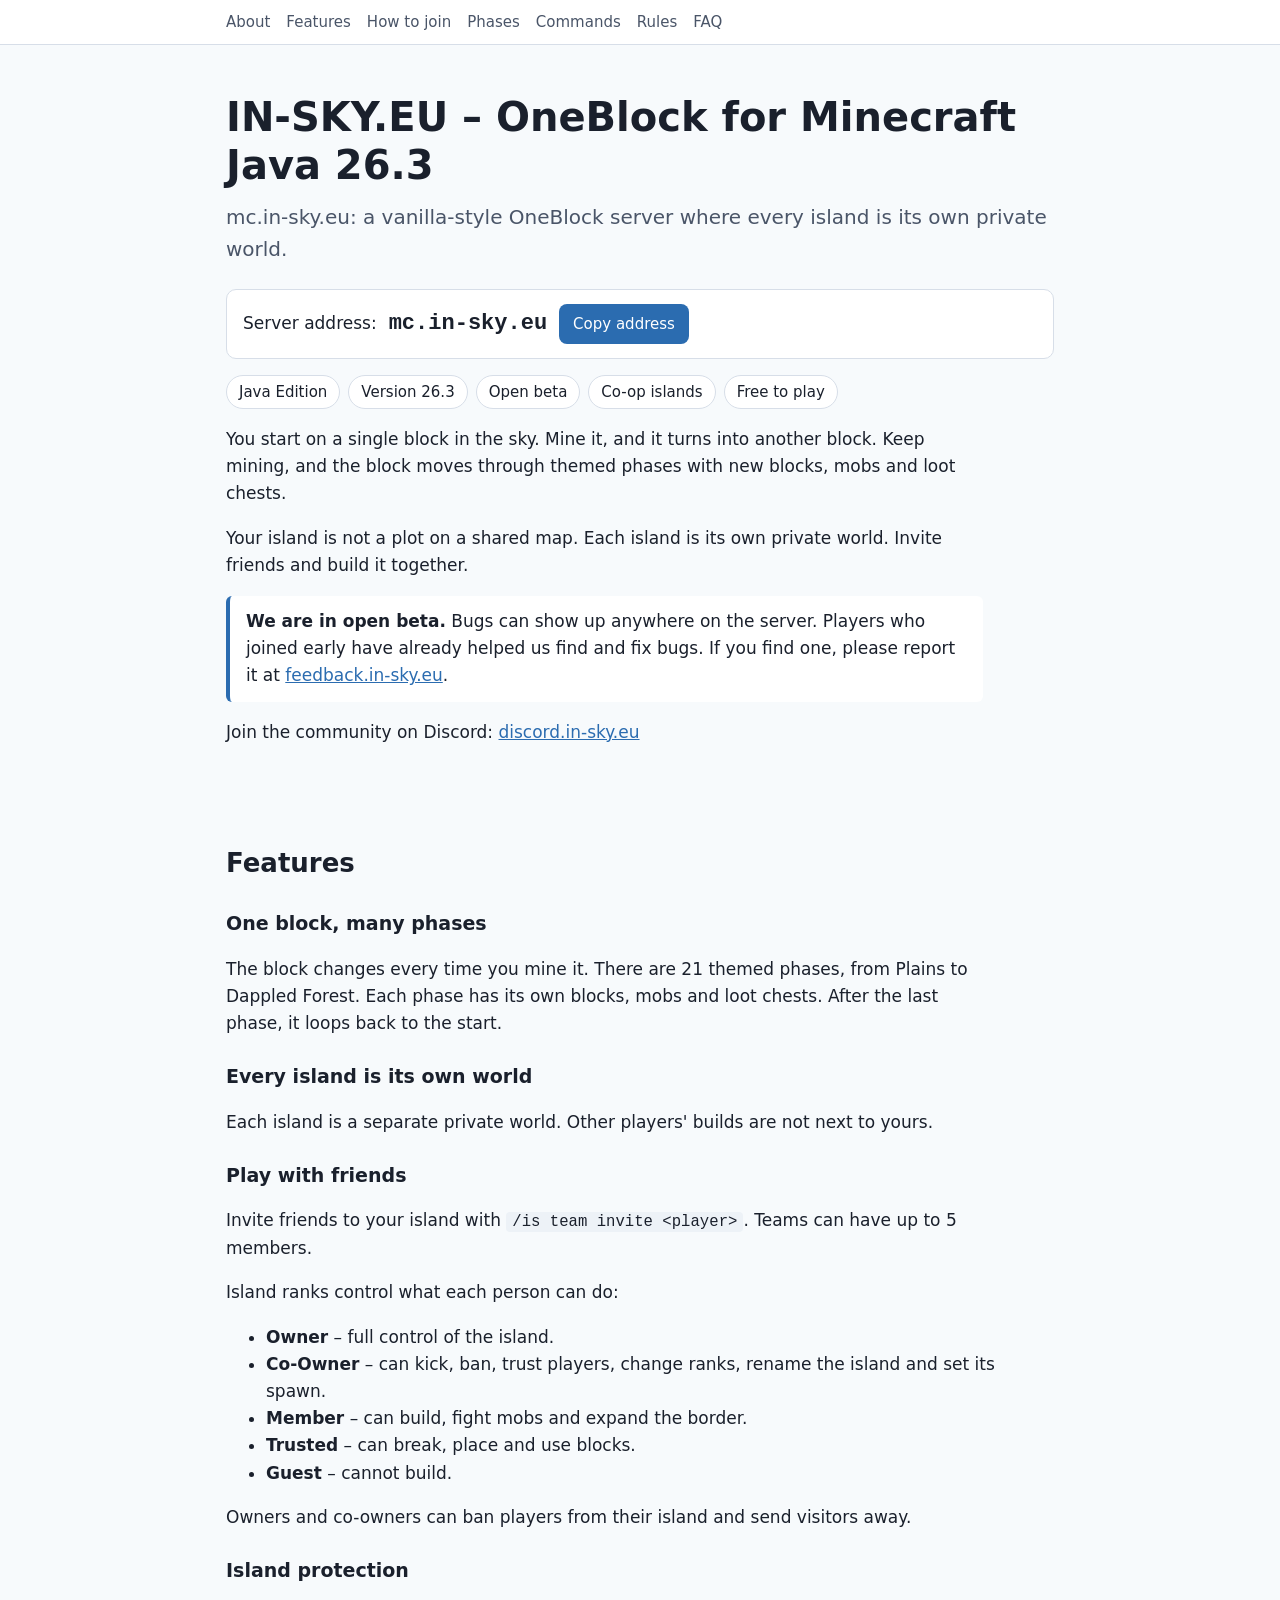
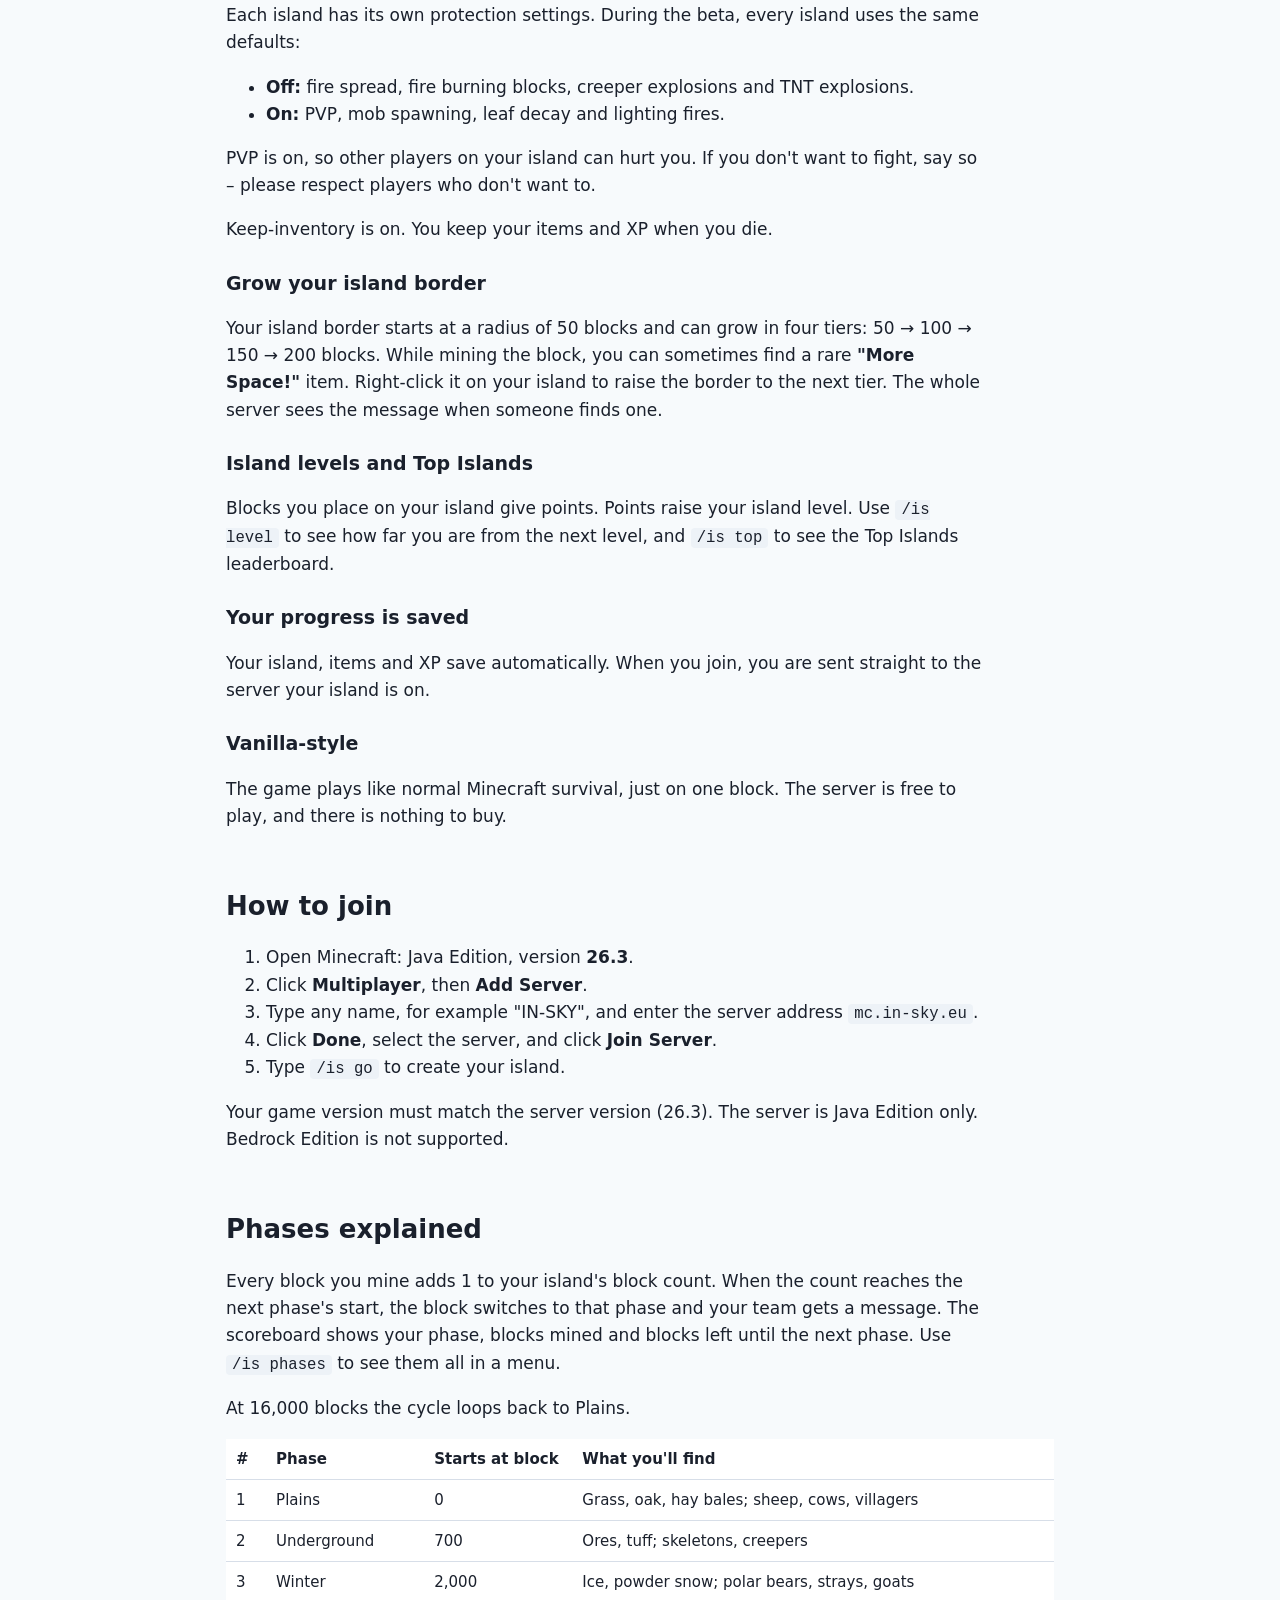
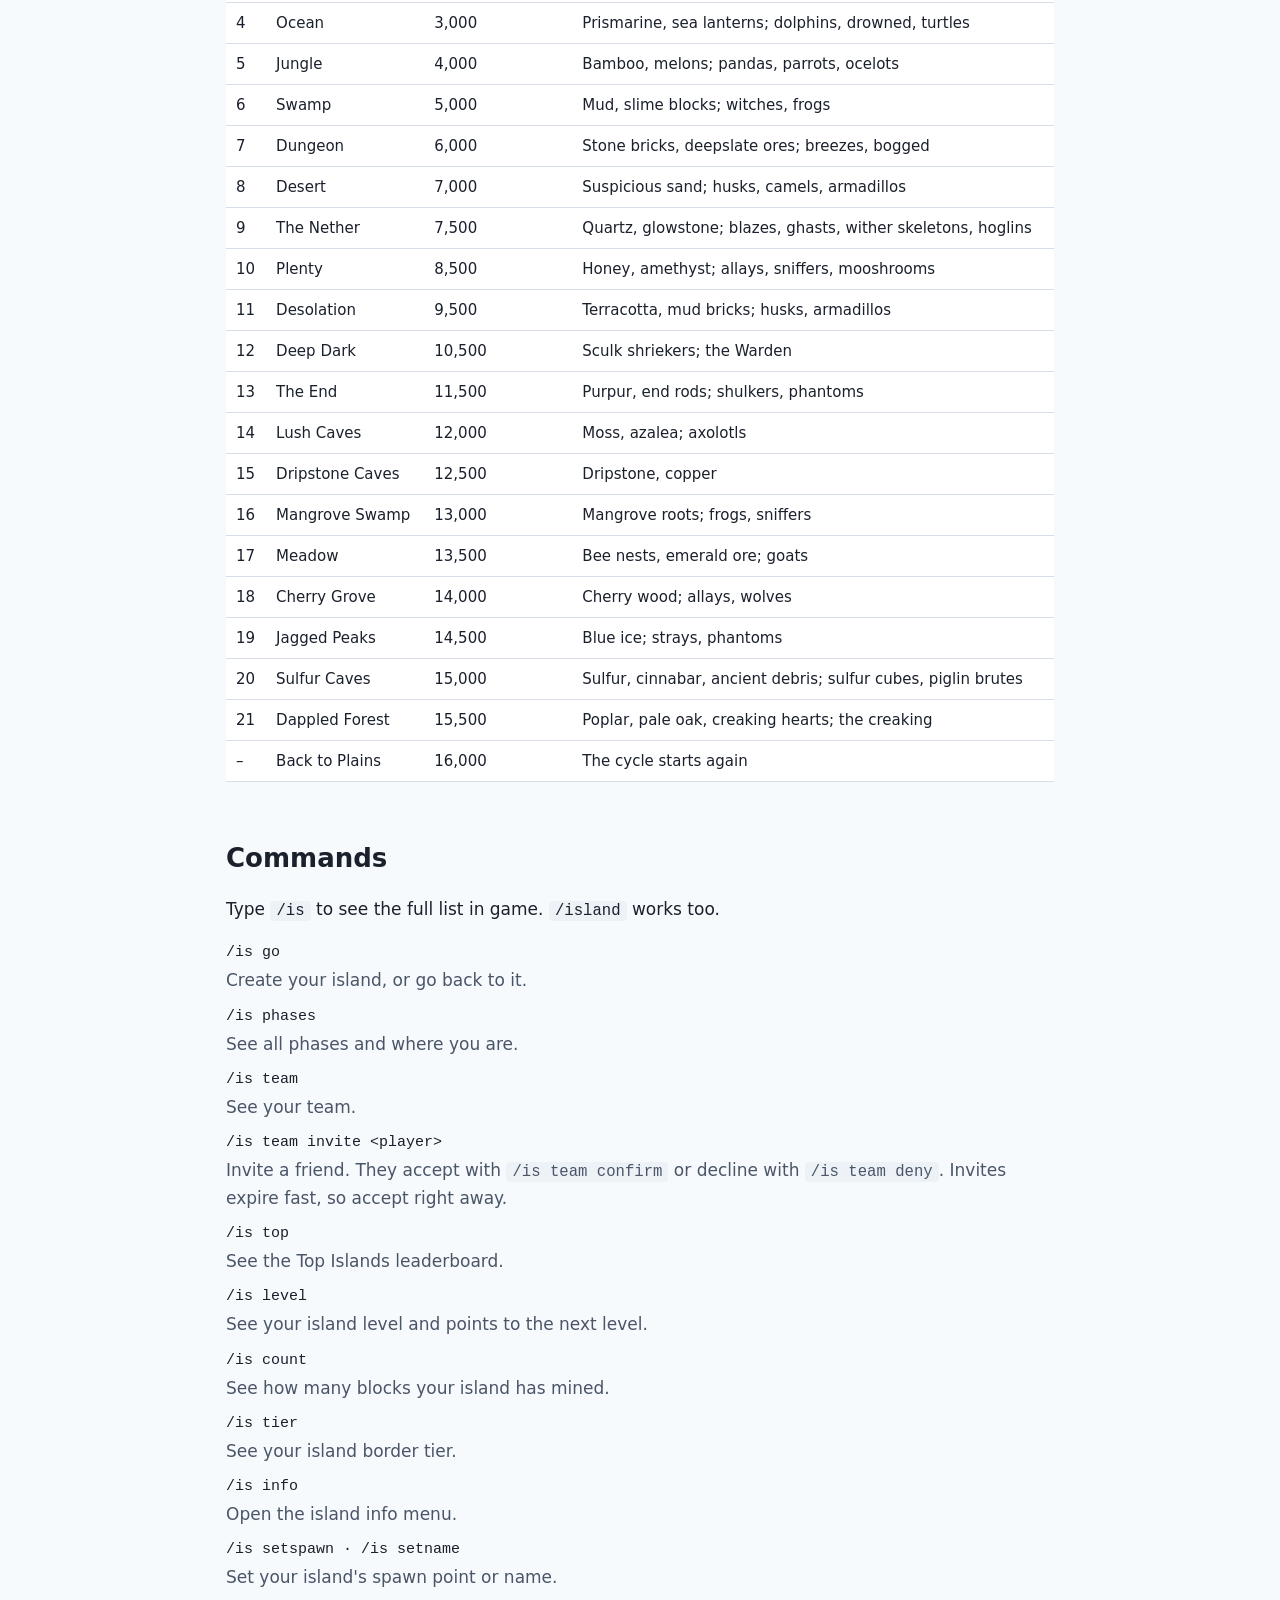
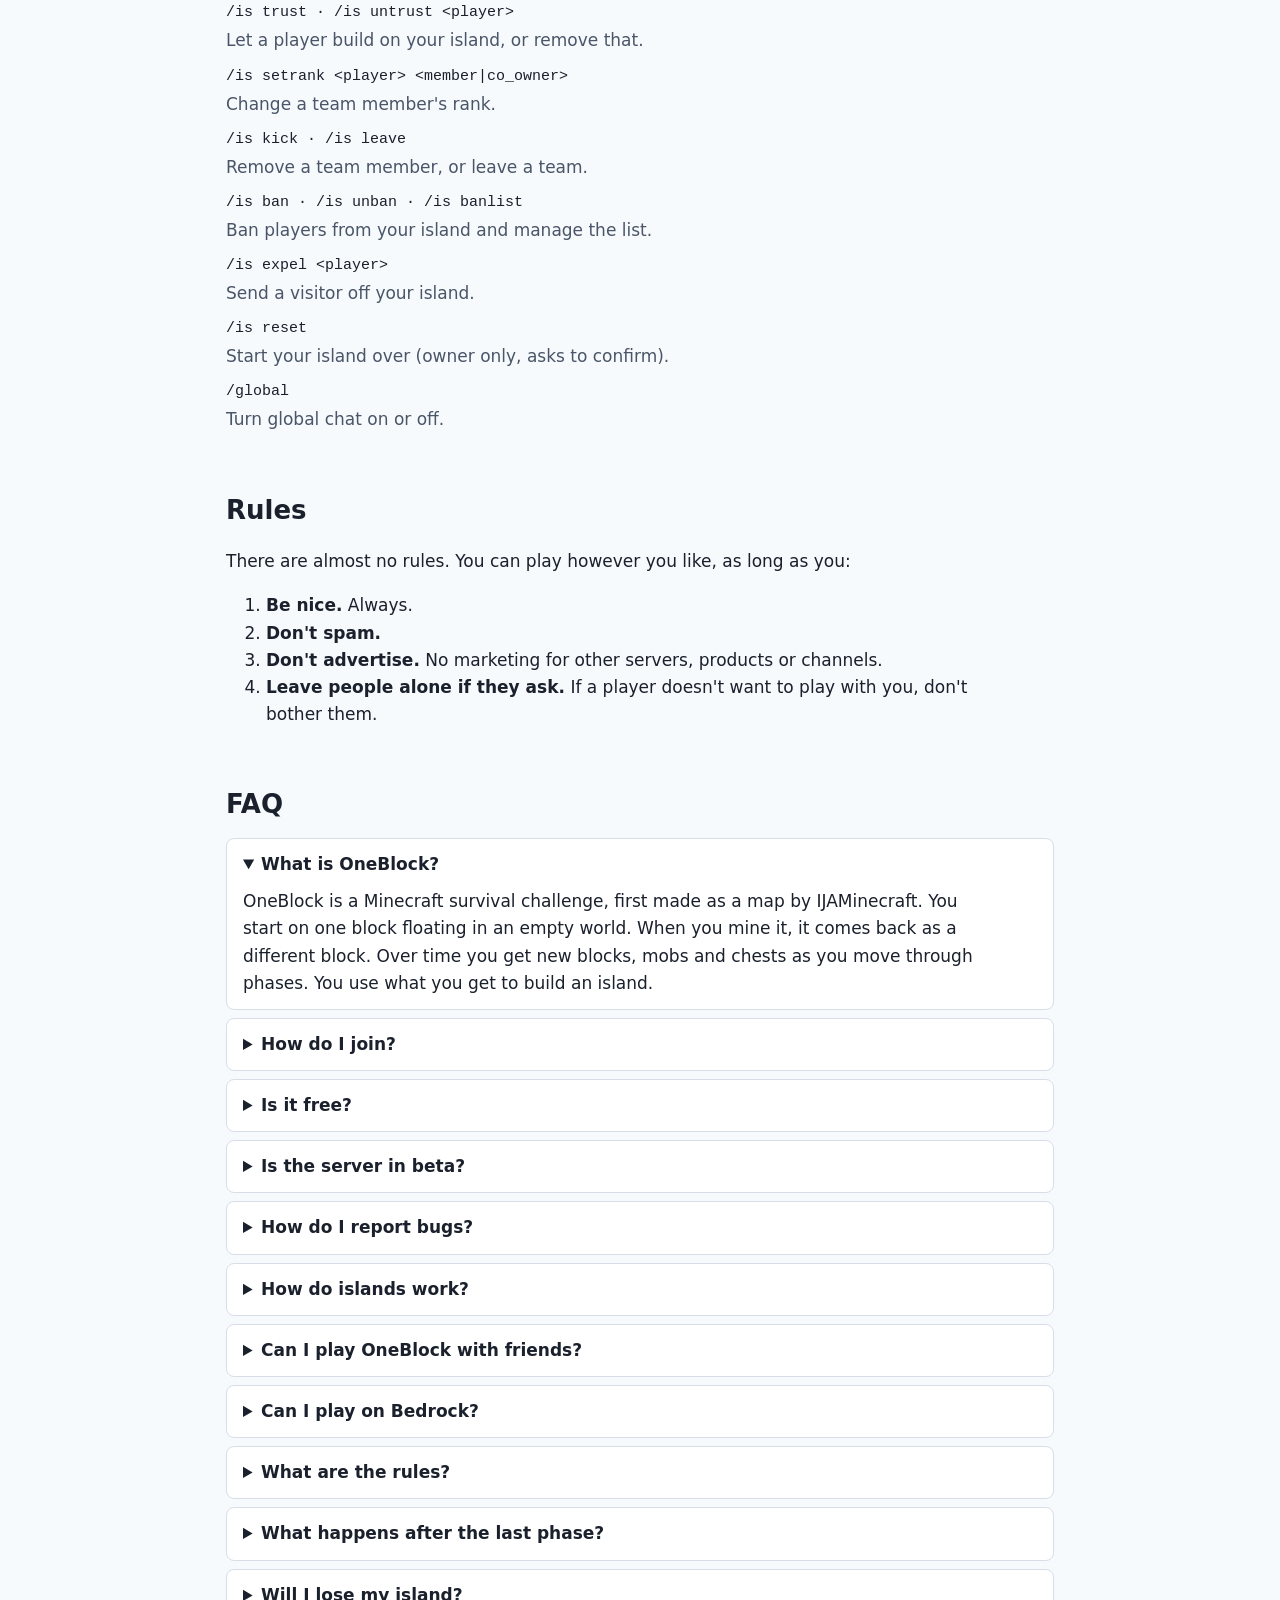
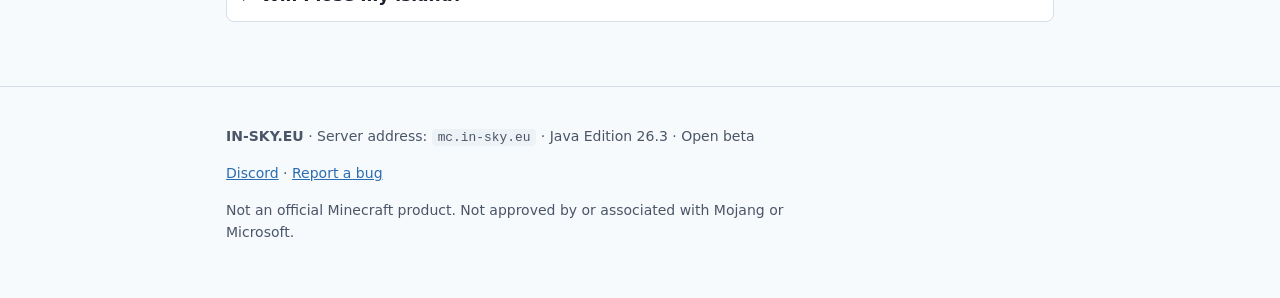
==== commit 93ed1072: "Show island border sizes Co-Authored-By: Claude Opus 5.5 <noreply@anthropic.com> Claude-Session: htt" ====
--- a/index.html
+++ b/index.html
@@ -276,7 +276,7 @@
   <p>Keep-inventory is on. You keep your items and XP when you die.</p>
 
   <h3>Grow your island border</h3>
-  <p>Your island starts with a small border. While mining the block, you can sometimes find a rare <strong>"More Space!"</strong> item. Right-click it on your island to raise the border to the next tier. The whole server sees the message when someone finds one.</p>
+  <p>Your island border starts at a radius of 50 blocks and can grow in four tiers: 50 → 100 → 150 → 200 blocks. While mining the block, you can sometimes find a rare <strong>"More Space!"</strong> item. Right-click it on your island to raise the border to the next tier. The whole server sees the message when someone finds one.</p>
 
   <h3>Island levels and Top Islands</h3>
   <p>Blocks you place on your island give points. Points raise your island level. Use <code>/is level</code> to see how far you are from the next level, and <code>/is top</code> to see the Top Islands leaderboard.</p>
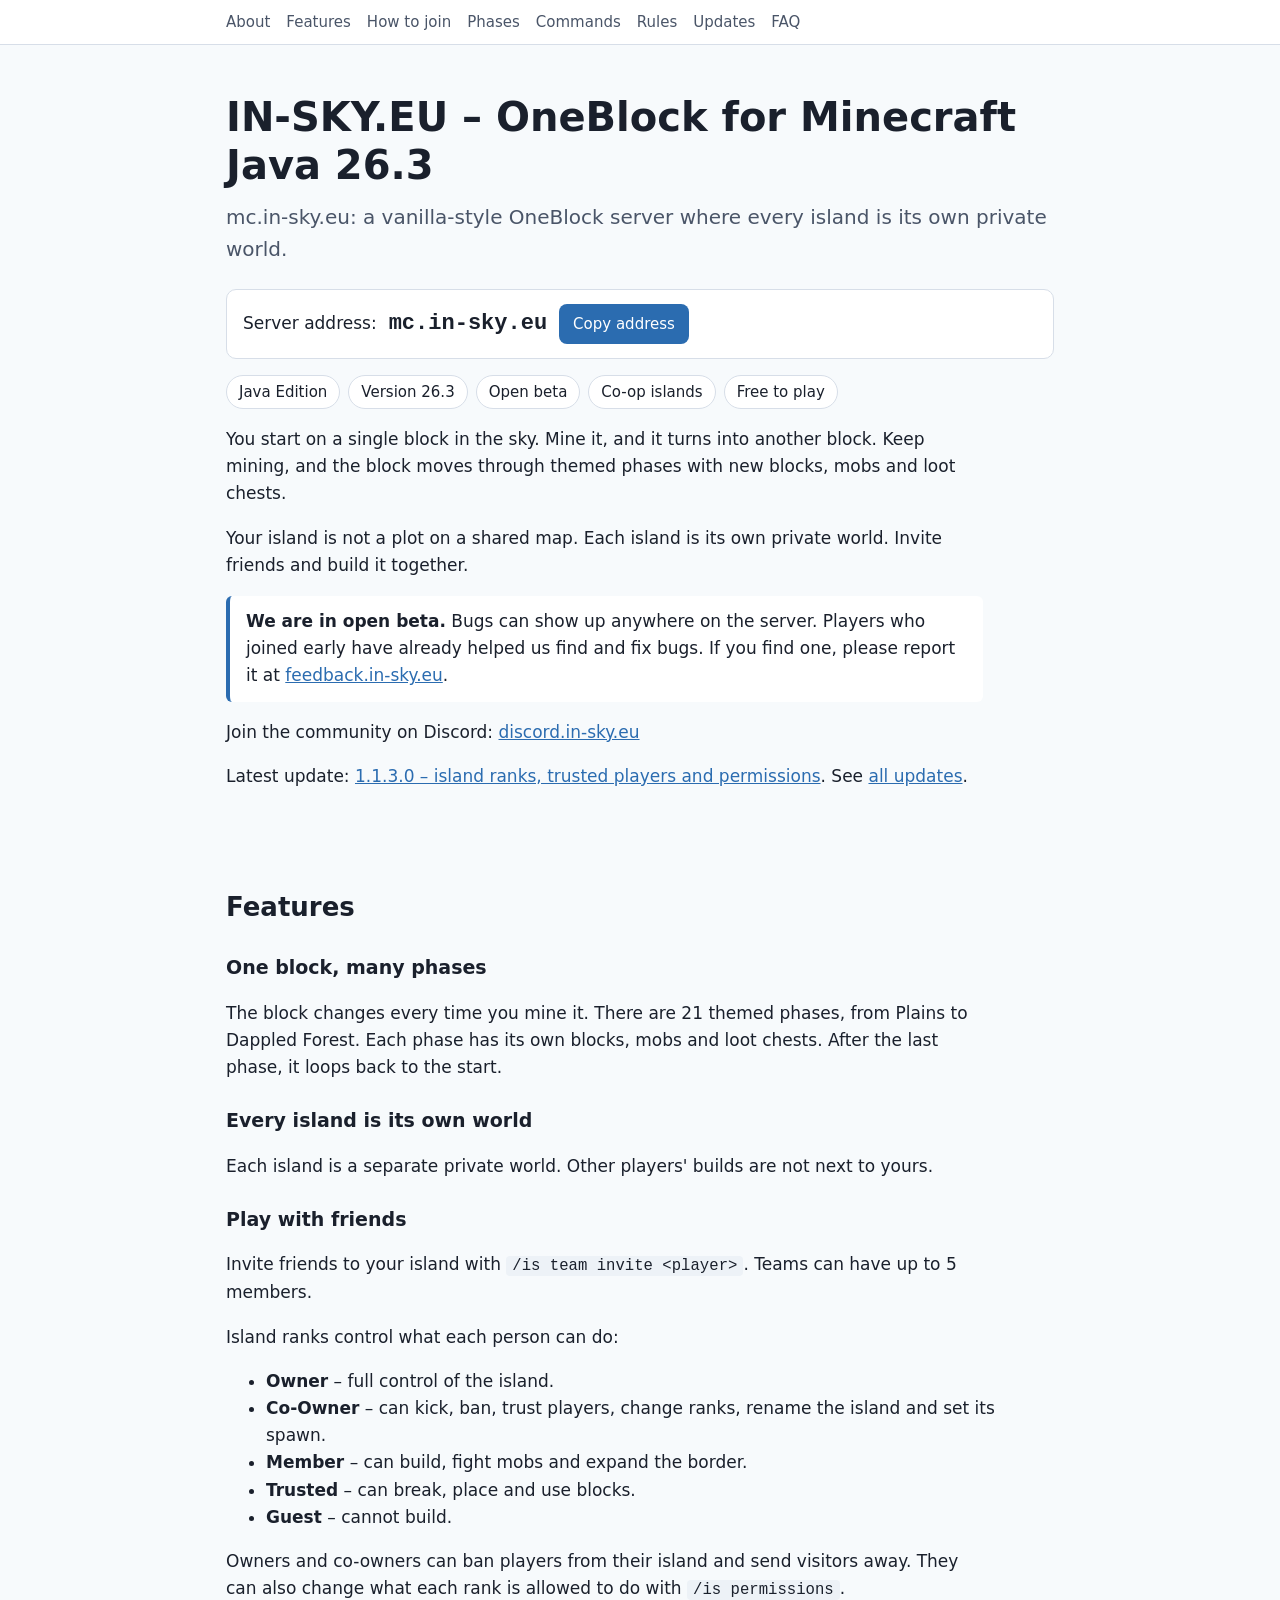
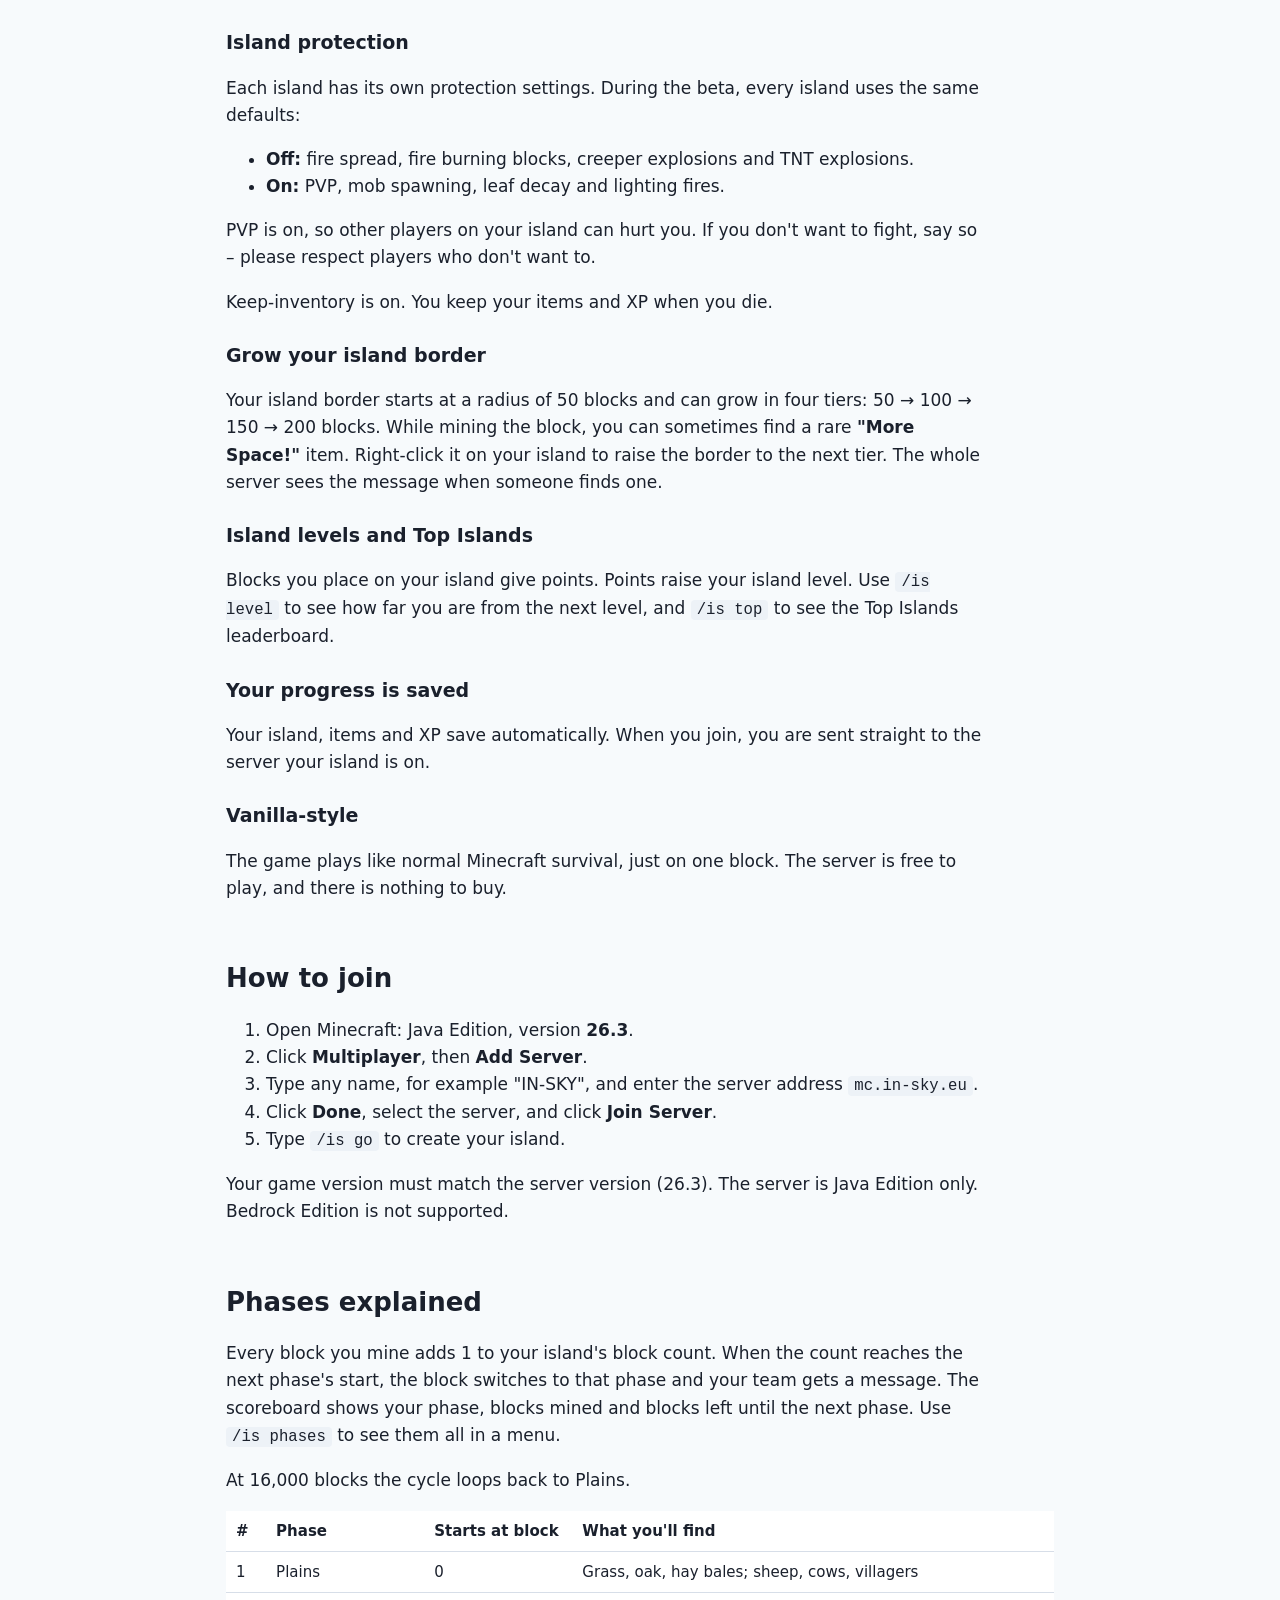
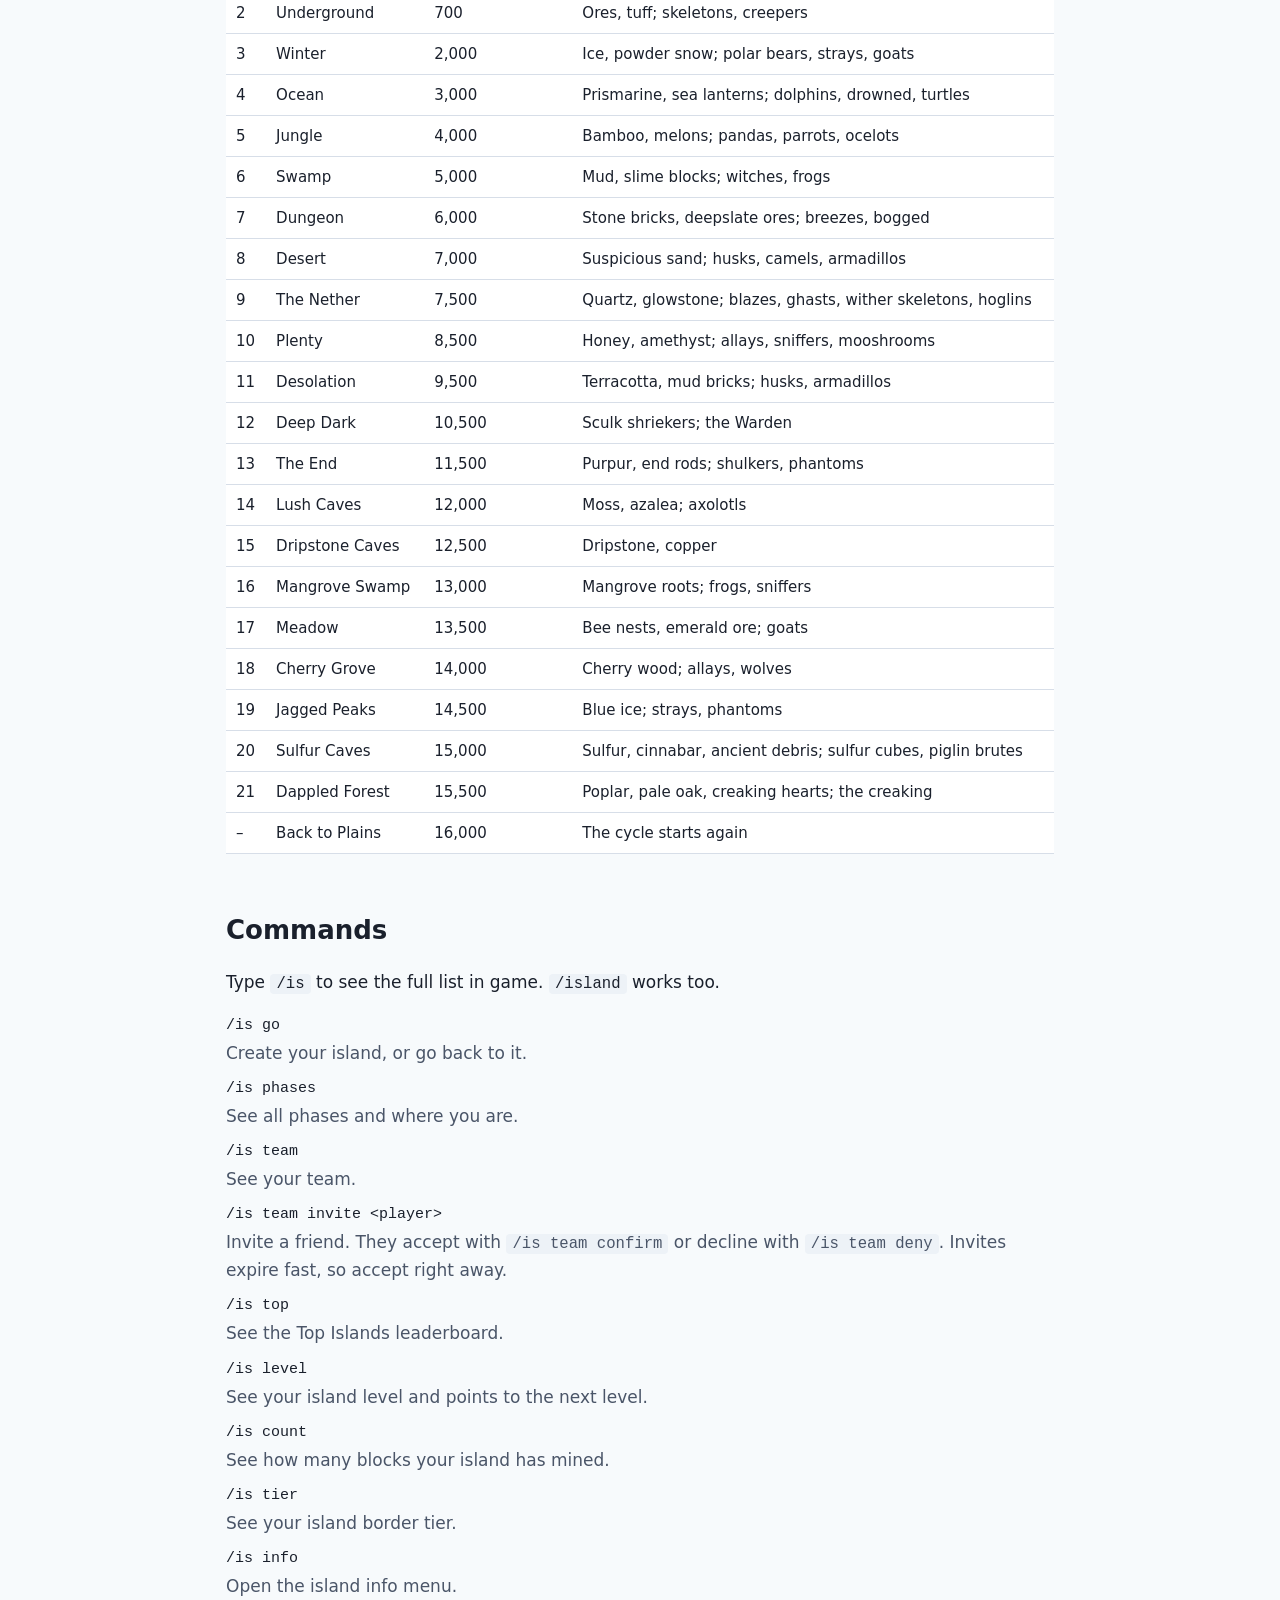
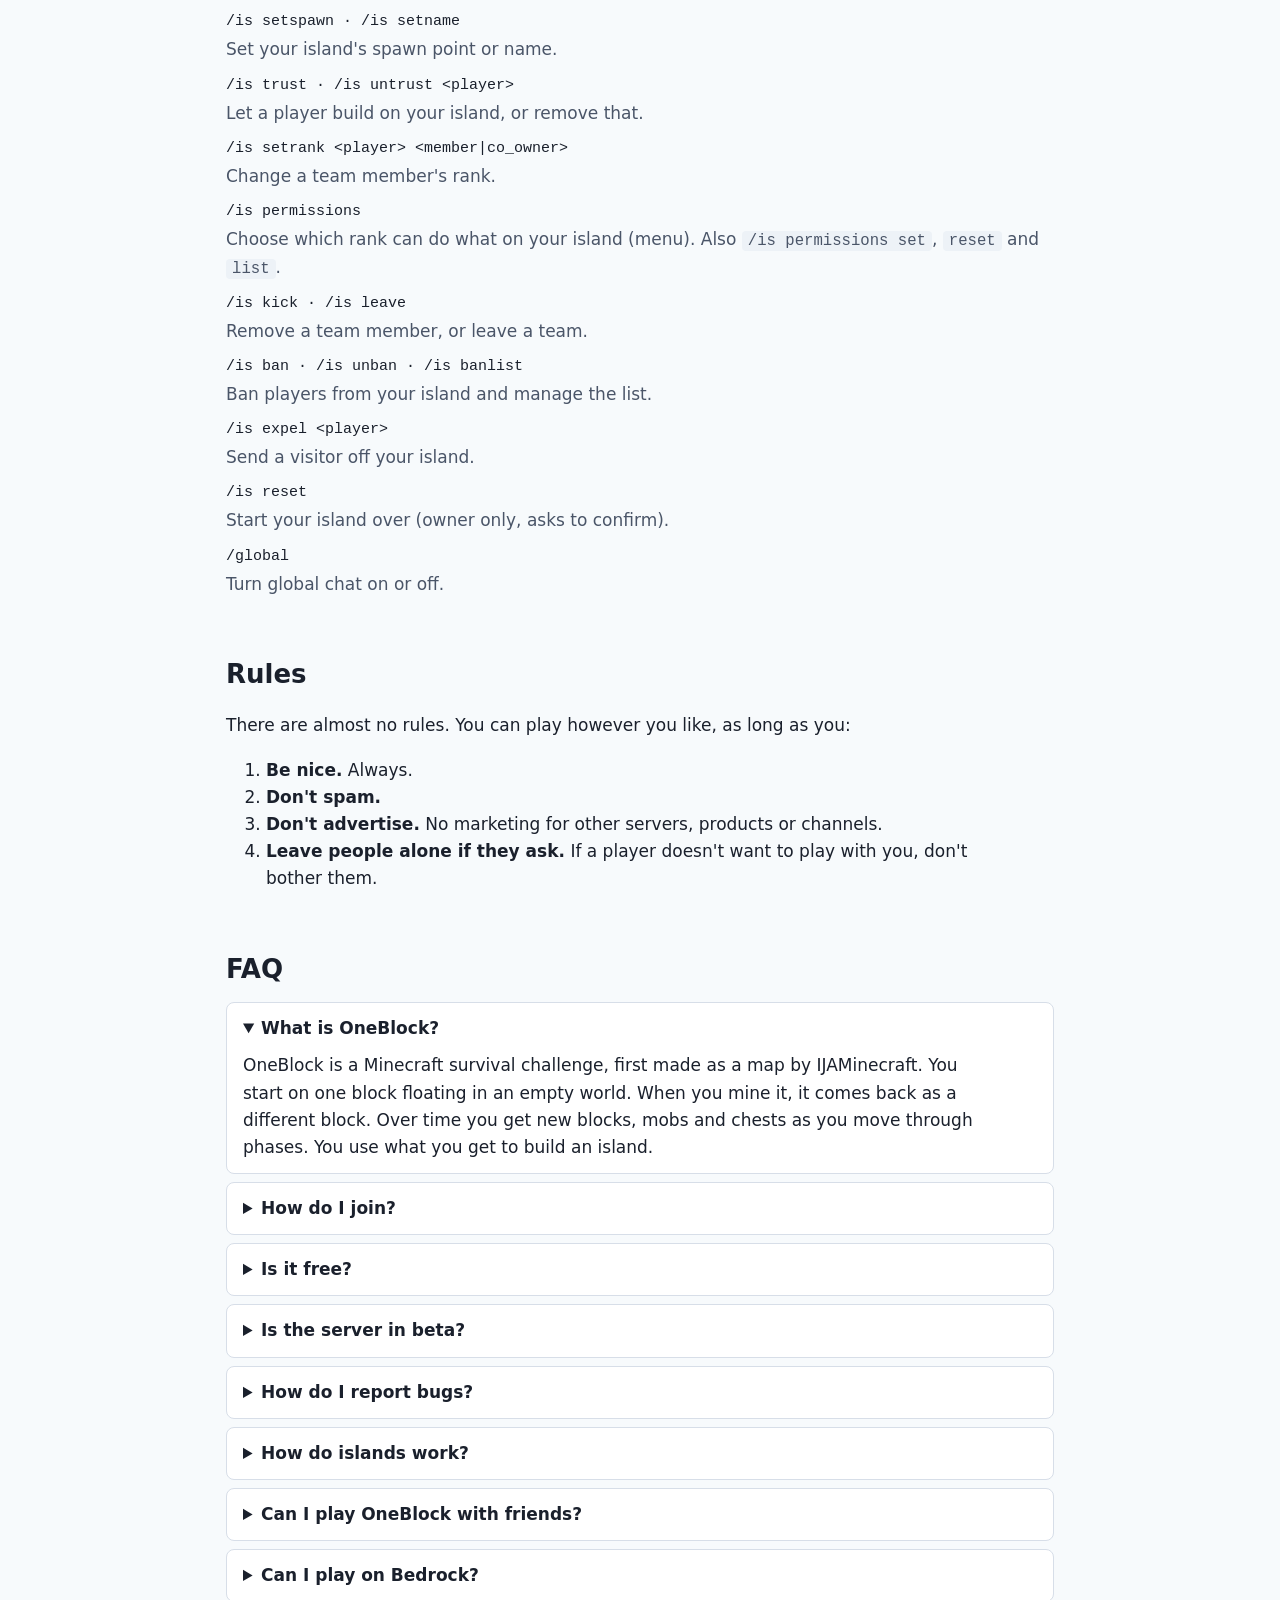
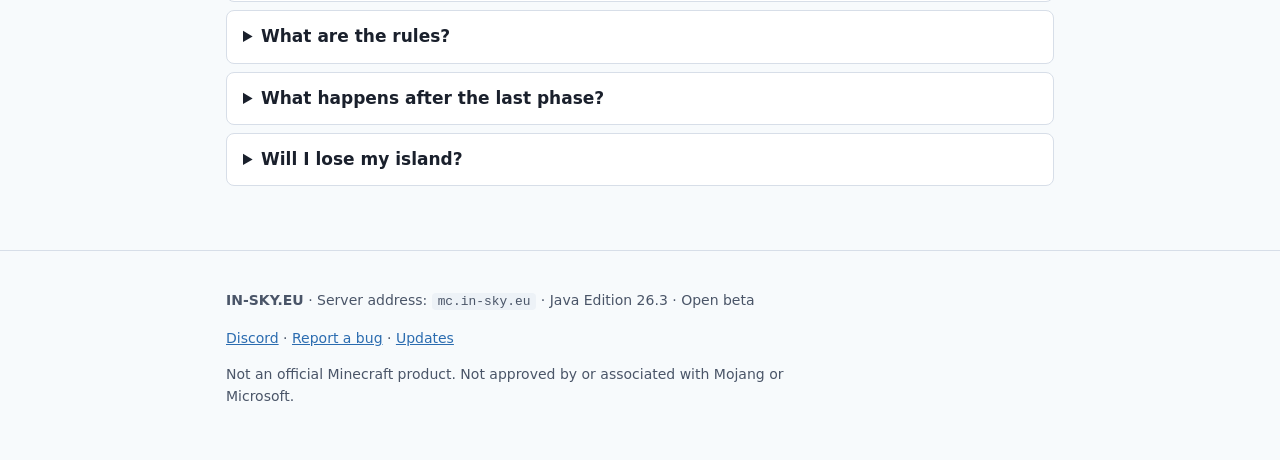
==== commit 589e3473: "Add Updates section with a post per release Co-Authored-By: Claude Opus 5.5 <noreply@anthropic.com> " ====
--- a/index.html
+++ b/index.html
@@ -11,6 +11,7 @@
 <meta property="og:title" content="IN-SKY.EU – OneBlock Server (Java 26.3)">
 <meta property="og:description" content="A vanilla-style OneBlock server where every island is its own private world. Server address: mc.in-sky.eu. Open beta.">
 <meta name="color-scheme" content="light dark">
+<link rel="alternate" type="application/rss+xml" title="IN-SKY.EU updates" href="/feed.xml">
 <link rel="icon" href="data:image/svg+xml,%3Csvg xmlns='http://www.w3.org/2000/svg' viewBox='0 0 16 16'%3E%3Crect width='16' height='16' fill='%2387ceeb'/%3E%3Crect x='4' y='6' width='8' height='3' fill='%235dab3c'/%3E%3Crect x='4' y='9' width='8' height='5' fill='%238b5a2b'/%3E%3C/svg%3E">
 <script type="application/ld+json">
 {
@@ -212,6 +213,7 @@
       <li><a href="#phases">Phases</a></li>
       <li><a href="#commands">Commands</a></li>
       <li><a href="#rules">Rules</a></li>
+      <li><a href="/updates/">Updates</a></li>
       <li><a href="#faq">FAQ</a></li>
     </ul>
   </div>
@@ -243,6 +245,7 @@
   <p class="note"><strong>We are in open beta.</strong> Bugs can show up anywhere on the server. Players who joined early have already helped us find and fix bugs. If you find one, please report it at <a href="https://feedback.in-sky.eu">feedback.in-sky.eu</a>.</p>
 
   <p>Join the community on Discord: <a href="https://discord.in-sky.eu">discord.in-sky.eu</a></p>
+  <p>Latest update: <a href="/updates/1.1.3.0-beta/">1.1.3.0 – island ranks, trusted players and permissions</a>. See <a href="/updates/">all updates</a>.</p>
 </header>
 
 <section id="features">
@@ -264,7 +267,7 @@
     <li><strong>Trusted</strong> – can break, place and use blocks.</li>
     <li><strong>Guest</strong> – cannot build.</li>
   </ul>
-  <p>Owners and co-owners can ban players from their island and send visitors away.</p>
+  <p>Owners and co-owners can ban players from their island and send visitors away. They can also change what each rank is allowed to do with <code>/is permissions</code>.</p>
 
   <h3>Island protection</h3>
   <p>Each island has its own protection settings. During the beta, every island uses the same defaults:</p>
@@ -354,6 +357,7 @@
     <dt>/is setspawn · /is setname</dt><dd>Set your island's spawn point or name.</dd>
     <dt>/is trust · /is untrust &lt;player&gt;</dt><dd>Let a player build on your island, or remove that.</dd>
     <dt>/is setrank &lt;player&gt; &lt;member|co_owner&gt;</dt><dd>Change a team member's rank.</dd>
+    <dt>/is permissions</dt><dd>Choose which rank can do what on your island (menu). Also <code>/is permissions set</code>, <code>reset</code> and <code>list</code>.</dd>
     <dt>/is kick · /is leave</dt><dd>Remove a team member, or leave a team.</dd>
     <dt>/is ban · /is unban · /is banlist</dt><dd>Ban players from your island and manage the list.</dd>
     <dt>/is expel &lt;player&gt;</dt><dd>Send a visitor off your island.</dd>
@@ -437,7 +441,7 @@
 <footer>
   <div class="wrap">
     <p><strong>IN-SKY.EU</strong> · Server address: <code>mc.in-sky.eu</code> · Java Edition 26.3 · Open beta</p>
-    <p><a href="https://discord.in-sky.eu">Discord</a> · <a href="https://feedback.in-sky.eu">Report a bug</a></p>
+    <p><a href="https://discord.in-sky.eu">Discord</a> · <a href="https://feedback.in-sky.eu">Report a bug</a> · <a href="/updates/">Updates</a></p>
     <p>Not an official Minecraft product. Not approved by or associated with Mojang or Microsoft.</p>
   </div>
 </footer>
